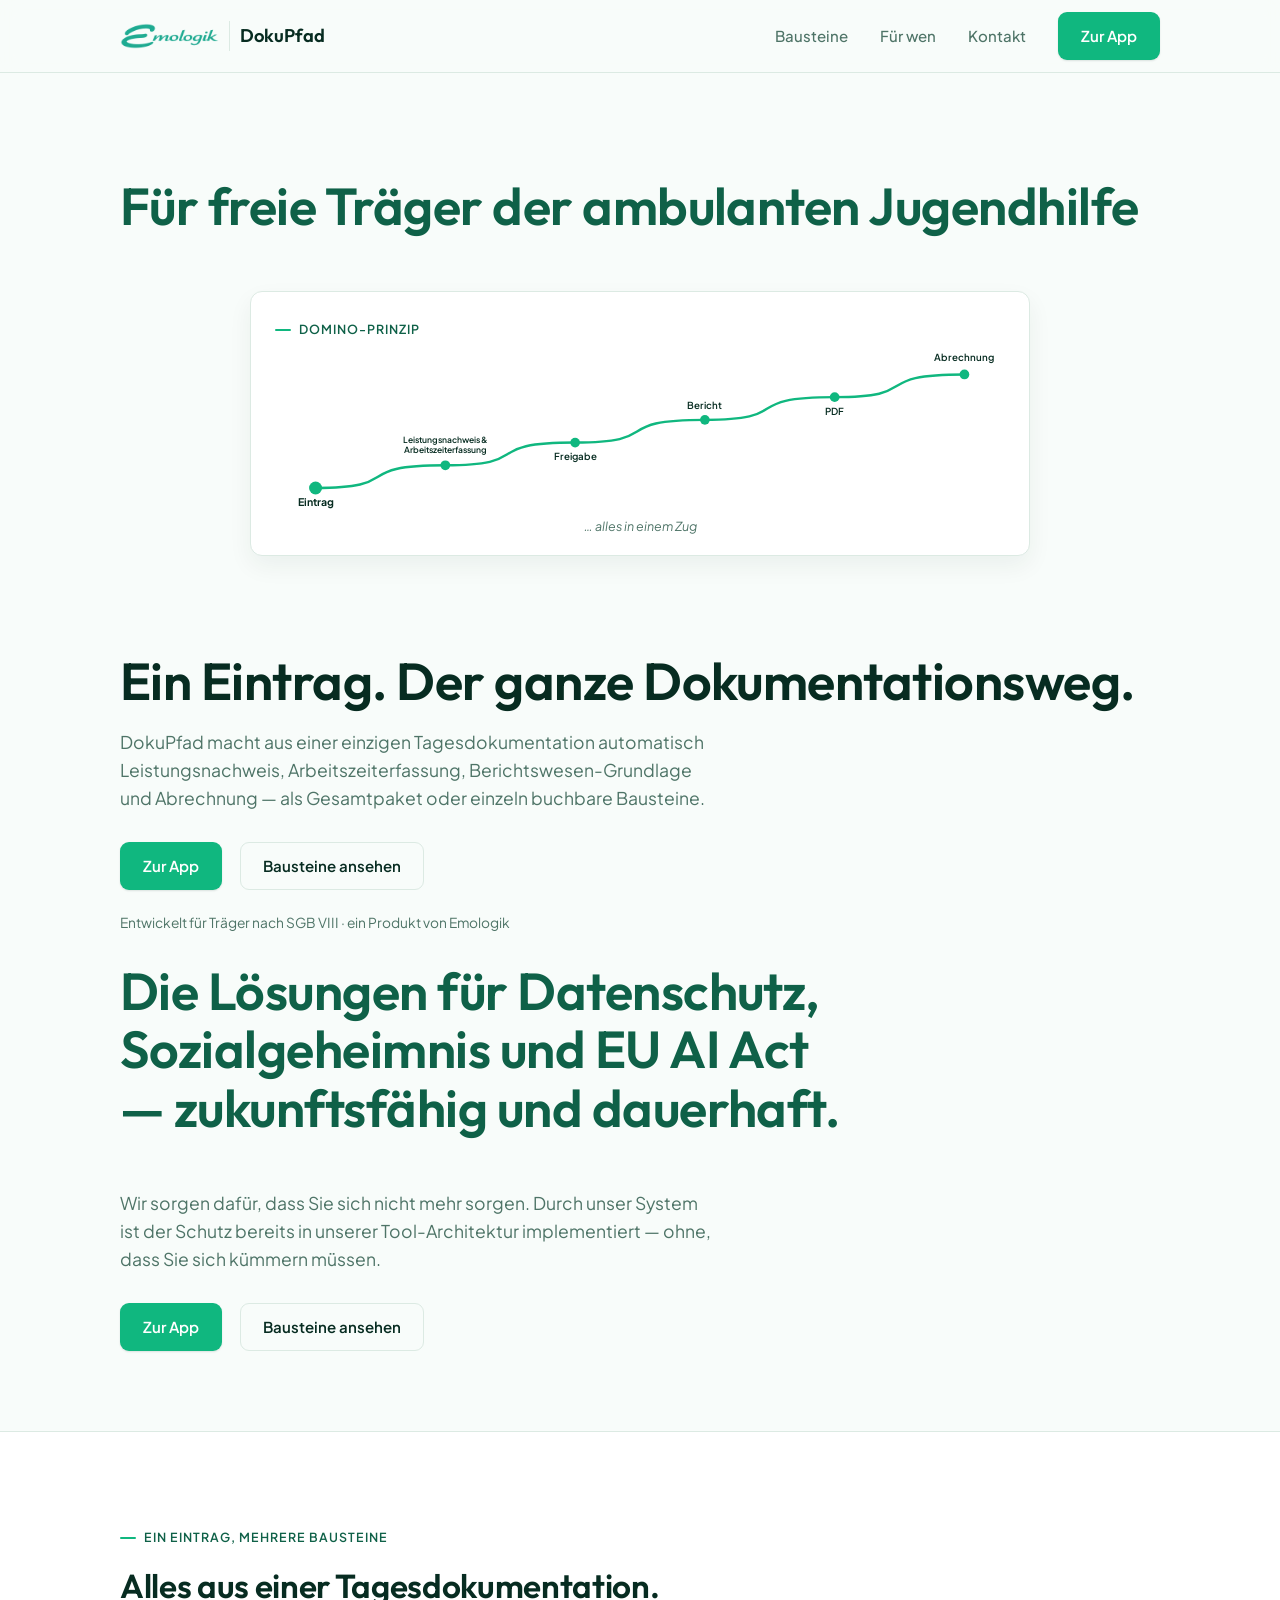
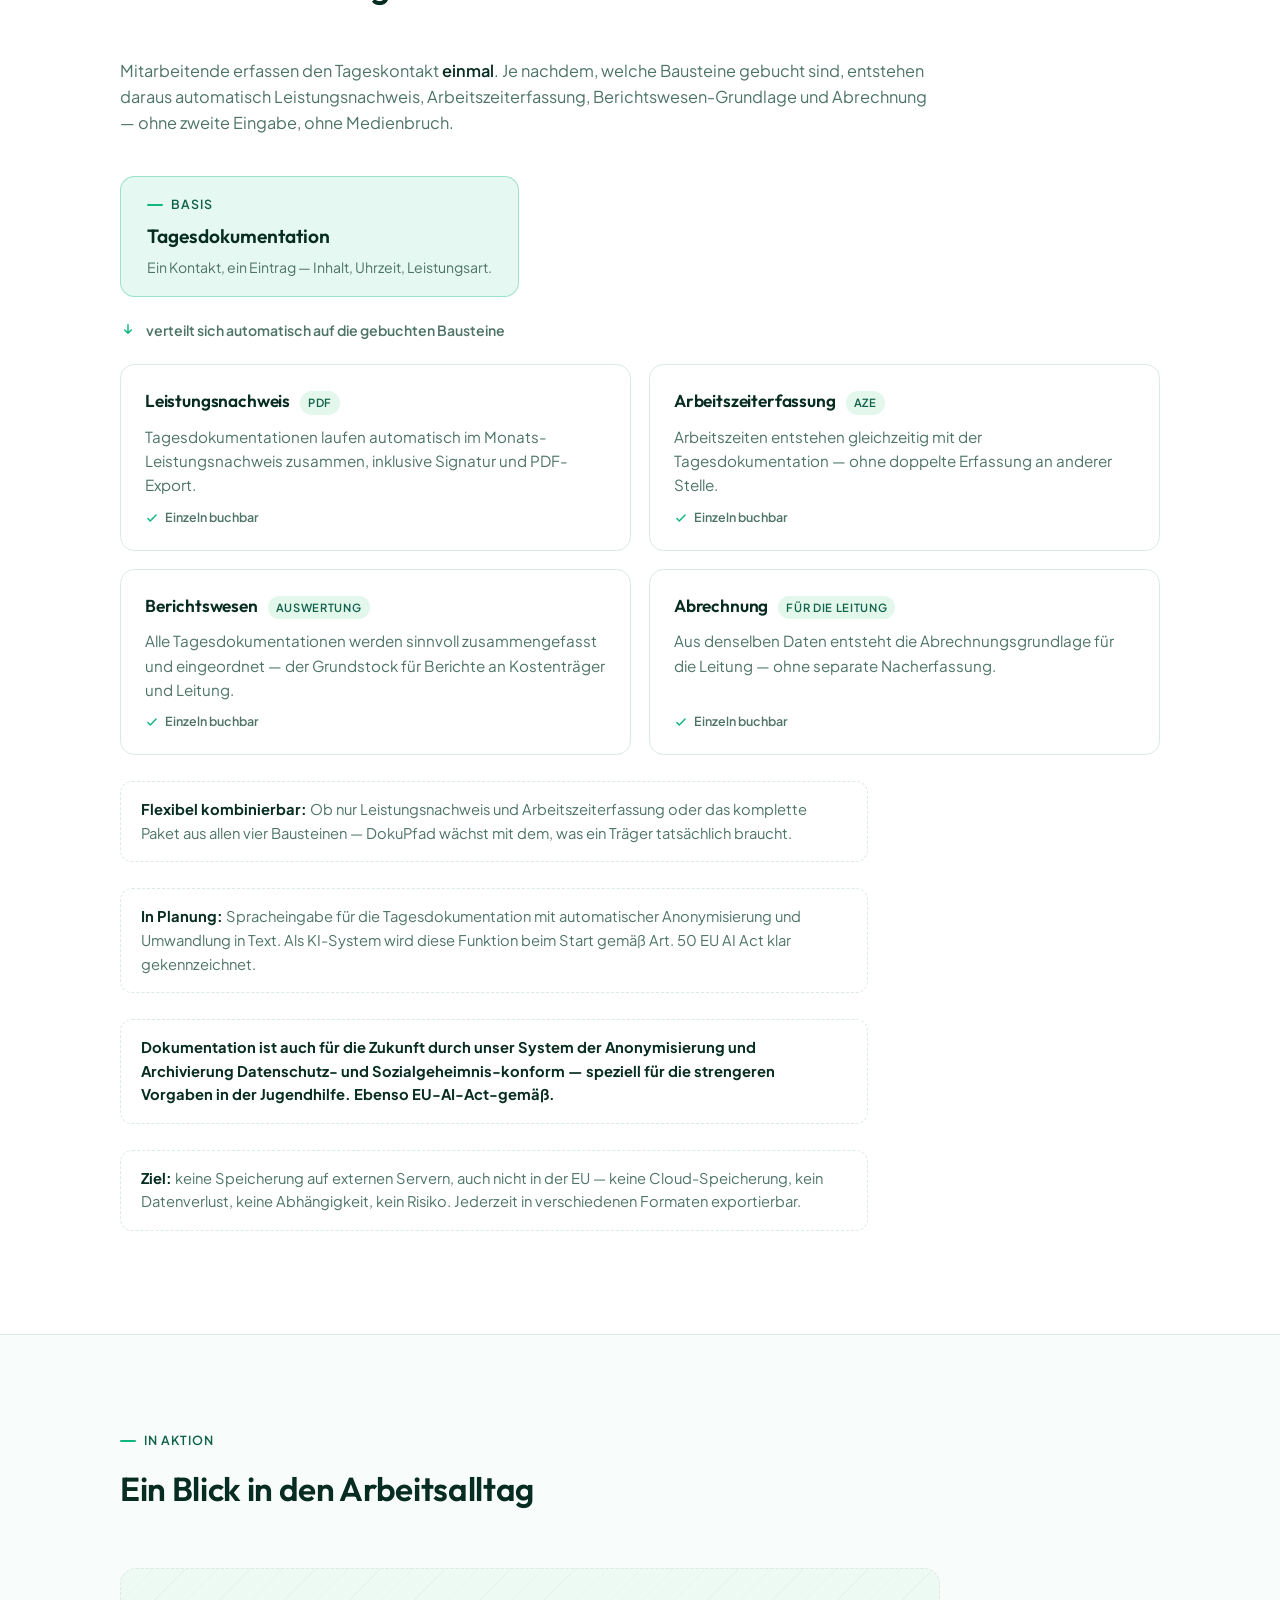
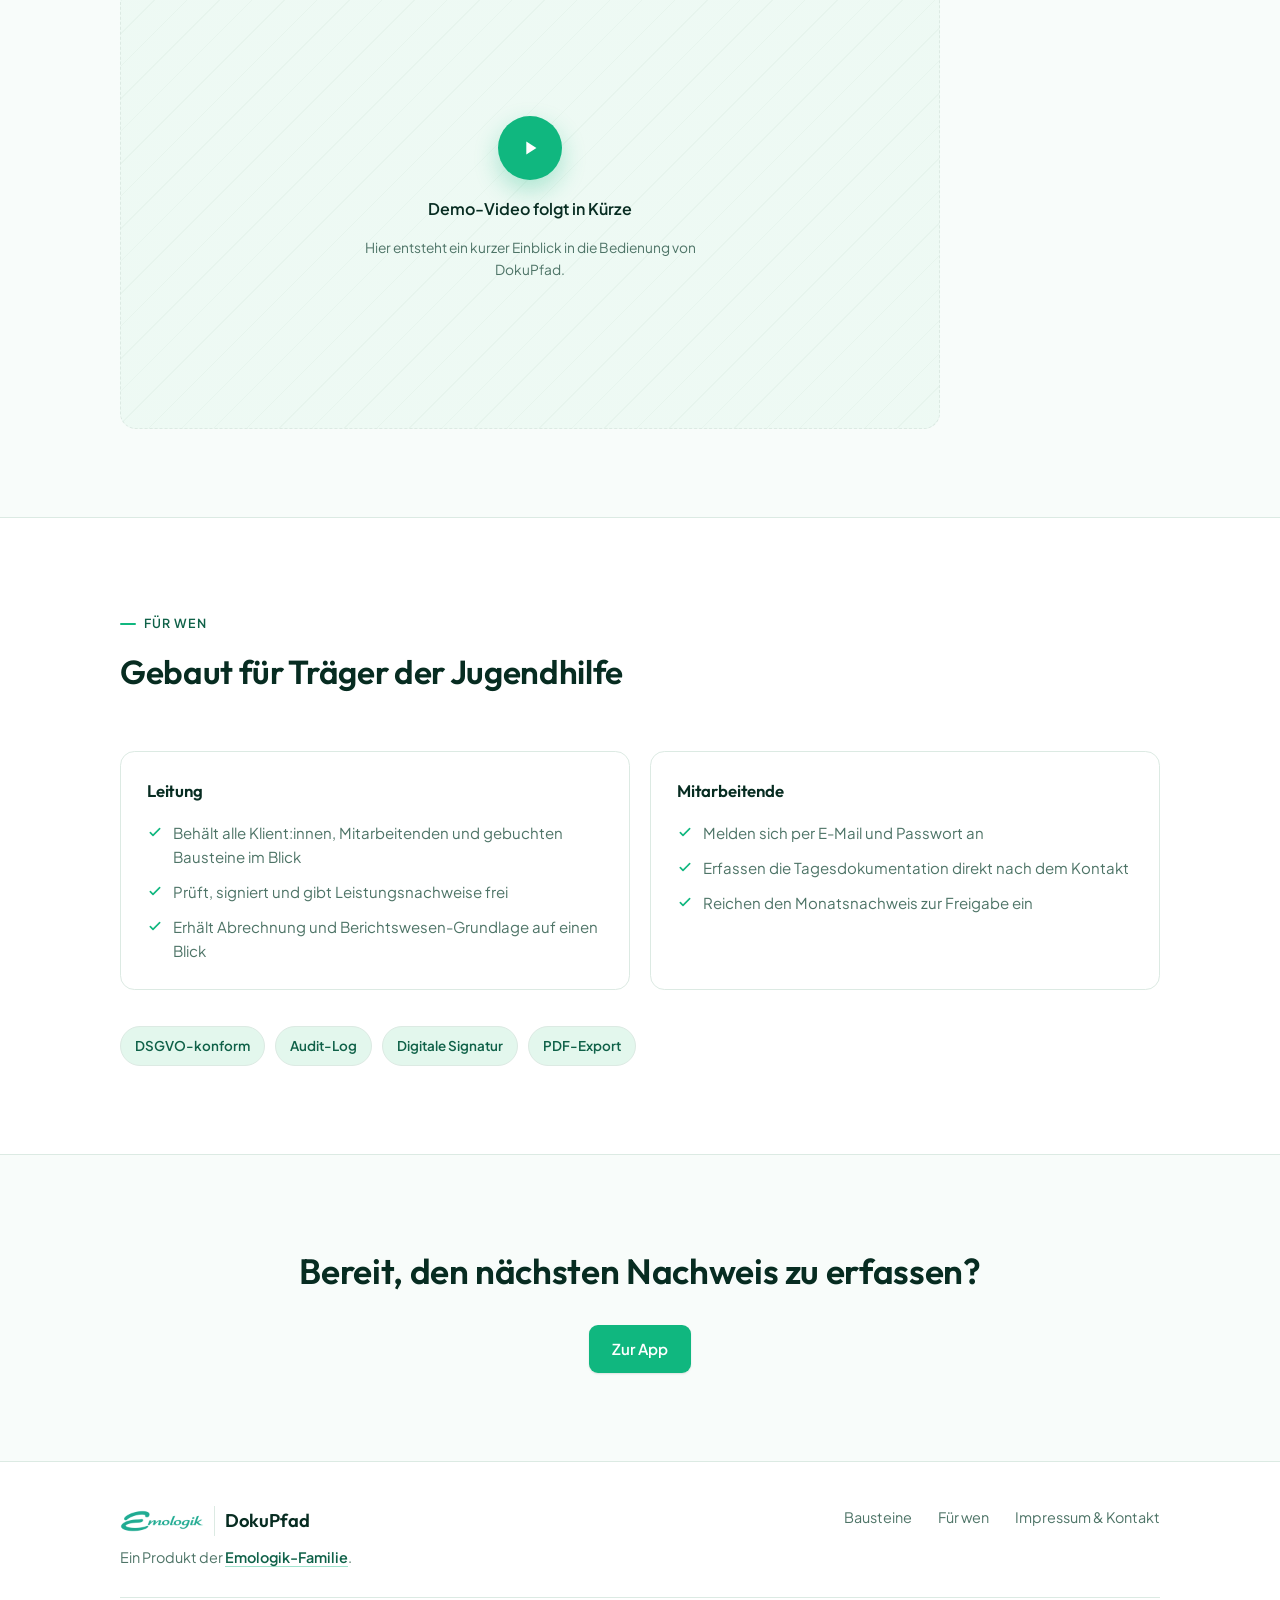
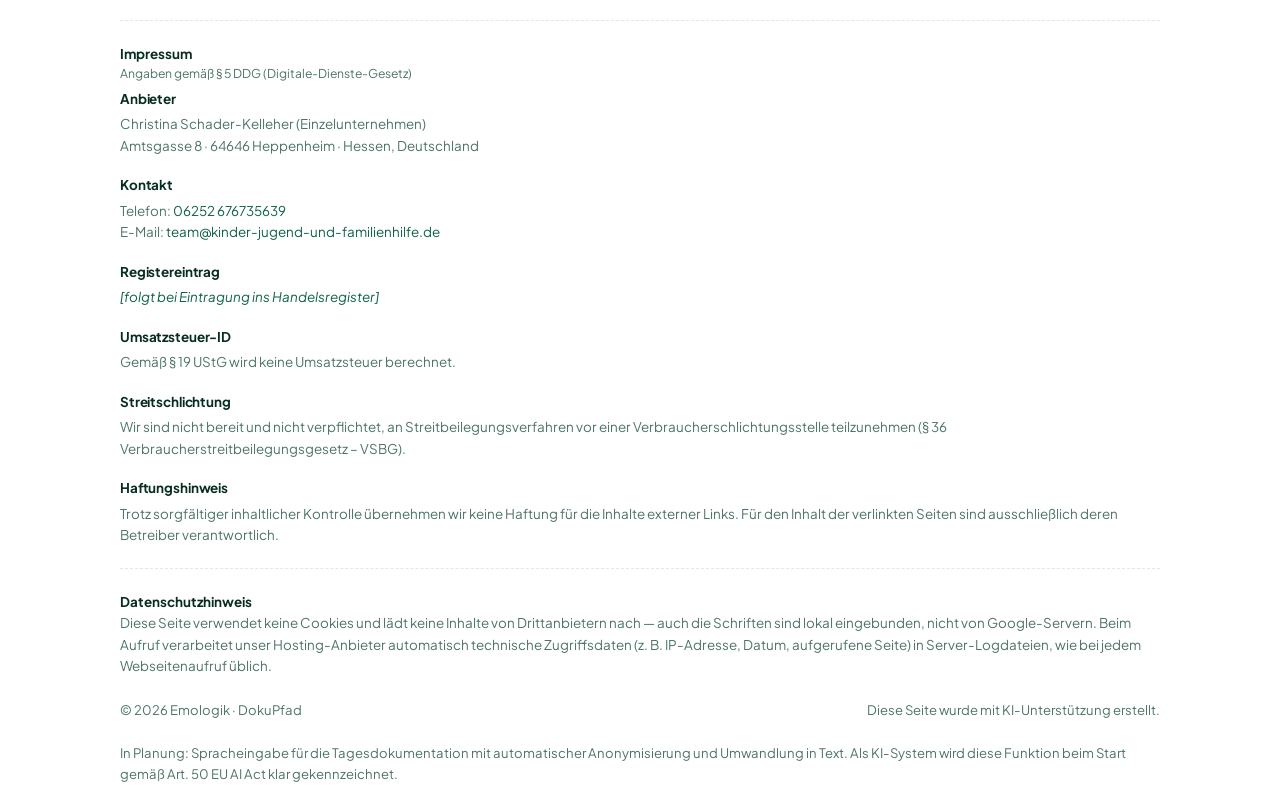
==== index.html @ f9c64dd2 "Repeat the CTA buttons after the compliance block in the hero Gives a second conversion point after " ====
<!DOCTYPE html>
<html lang="de">
<head>
<meta charset="UTF-8">
<meta name="viewport" content="width=device-width, initial-scale=1">
<title>DokuPfad – Leistungsnachweise für die Jugendhilfe</title>
<meta name="description" content="DokuPfad macht aus einer Tagesdokumentation automatisch Leistungsnachweis, Arbeitszeiterfassung, Berichtswesen-Grundlage und Abrechnung – für freie Träger der ambulanten Jugendhilfe, einzeln buchbar oder im Gesamtpaket.">
<meta name="theme-color" content="#16a34a">
<link rel="icon" type="image/svg+xml" href="favicon.svg">
<link rel="apple-touch-icon" href="apple-touch-icon.png">
<meta property="og:type" content="website">
<meta property="og:site_name" content="DokuPfad">
<meta property="og:title" content="DokuPfad – Leistungsnachweise für die Jugendhilfe">
<meta property="og:description" content="Eine Tagesdokumentation, mehrere Bausteine: Leistungsnachweis, Arbeitszeiterfassung, Berichtswesen und Abrechnung – einzeln buchbar oder im Gesamtpaket.">
<meta property="og:url" content="https://dokupfad.de">
<style>
  @font-face {
    font-family: 'Outfit';
    font-style: normal;
    font-weight: 300 700;
    font-display: swap;
    src: url([data-uri]) format('woff2');
  }

  @font-face {
    font-family: 'Plus Jakarta Sans';
    font-style: normal;
    font-weight: 400 700;
    font-display: swap;
    src: url([data-uri]) format('woff2');
  }

  @font-face {
    font-family: 'Plus Jakarta Sans';
    font-style: italic;
    font-weight: 400;
    font-display: swap;
    src: url([data-uri]) format('woff2');
  }

  :root {
    --bg: 150 40% 98%;
    --surface: 0 0% 100%;
    --surface-muted: 151 55% 93%;
    --fg: 162 73% 10%;
    --fg-muted: 160 20% 38%;
    --border: 150 25% 89%;
    --primary: 160 84% 39%;
    --primary-deep: 162 73% 22%;
    --primary-fg: 0 0% 100%;
    --shadow: 162 73% 10%;
  }

  @media (prefers-color-scheme: dark) {
    :root:not([data-theme="light"]) {
      --bg: 162 73% 7%;
      --surface: 162 73% 10%;
      --surface-muted: 162 60% 15%;
      --fg: 150 40% 95%;
      --fg-muted: 150 25% 68%;
      --border: 162 60% 18%;
      --primary: 160 84% 45%;
      --primary-deep: 151 71% 78%;
      --primary-fg: 162 73% 8%;
      --shadow: 0 0% 0%;
    }
  }

  :root[data-theme="dark"] {
    --bg: 162 73% 7%;
    --surface: 162 73% 10%;
    --surface-muted: 162 60% 15%;
    --fg: 150 40% 95%;
    --fg-muted: 150 25% 68%;
    --border: 162 60% 18%;
    --primary: 160 84% 45%;
    --primary-deep: 151 71% 78%;
    --primary-fg: 162 73% 8%;
    --shadow: 0 0% 0%;
  }

  * { box-sizing: border-box; }

  body {
    margin: 0;
    background: hsl(var(--bg));
    color: hsl(var(--fg));
    font-family: 'Plus Jakarta Sans', sans-serif;
    line-height: 1.6;
    -webkit-font-smoothing: antialiased;
  }

  h1, h2, h3 {
    font-family: 'Outfit', sans-serif;
    font-weight: 600;
    letter-spacing: -0.01em;
    text-wrap: balance;
    margin: 0;
  }

  a { color: inherit; }

  .wrap {
    max-width: 1120px;
    margin: 0 auto;
    padding: 0 clamp(20px, 5vw, 40px);
  }

  .eyebrow {
    display: inline-flex;
    align-items: center;
    gap: 8px;
    font-size: 0.78rem;
    font-weight: 600;
    letter-spacing: 0.08em;
    text-transform: uppercase;
    color: hsl(var(--primary-deep));
  }

  .eyebrow::before {
    content: "";
    width: 16px;
    height: 2px;
    background: hsl(var(--primary));
    border-radius: 2px;
  }

  /* ---------- Header ---------- */

  header {
    position: sticky;
    top: 0;
    z-index: 20;
    background: hsl(var(--bg) / 0.85);
    backdrop-filter: blur(10px);
    border-bottom: 1px solid hsl(var(--border));
  }

  .nav {
    display: flex;
    align-items: center;
    justify-content: space-between;
    height: 72px;
  }

  .brand {
    display: flex;
    align-items: center;
    gap: 10px;
    font-family: 'Outfit', sans-serif;
    font-weight: 600;
    font-size: 1.15rem;
    text-decoration: none;
  }

  .brand svg { display: block; }

  .brand-mark {
    display: block;
    height: 26px;
    width: auto;
  }

  .brand-mark-sm { height: 22px; }

  .brand-word {
    padding-left: 10px;
    border-left: 1.5px solid hsl(var(--border));
  }

  .nav-links {
    display: flex;
    align-items: center;
    gap: 32px;
  }

  .nav-links a:not(.btn) {
    text-decoration: none;
    font-size: 0.94rem;
    font-weight: 500;
    color: hsl(var(--fg-muted));
    transition: color 0.15s ease;
  }

  .nav-links a:not(.btn):hover { color: hsl(var(--fg)); }

  .nav-toggle {
    display: none;
    background: none;
    border: none;
    padding: 8px;
    cursor: pointer;
    color: hsl(var(--fg));
  }

  .btn {
    display: inline-flex;
    align-items: center;
    justify-content: center;
    gap: 8px;
    padding: 11px 22px;
    border-radius: 0.5625rem;
    font-size: 0.94rem;
    font-weight: 600;
    text-decoration: none;
    border: 1px solid transparent;
    cursor: pointer;
    transition: transform 0.12s ease, box-shadow 0.12s ease, background 0.15s ease;
    font-family: inherit;
  }

  .btn:focus-visible {
    outline: 2px solid hsl(var(--primary));
    outline-offset: 2px;
  }

  .btn-primary {
    background: hsl(var(--primary));
    color: hsl(var(--primary-fg));
    box-shadow: 0 1px 2px hsl(var(--shadow) / 0.12);
  }

  .btn-primary:hover { transform: translateY(-1px); box-shadow: 0 6px 16px hsl(var(--primary) / 0.28); }

  .btn-ghost {
    background: transparent;
    border-color: hsl(var(--border));
    color: hsl(var(--fg));
  }

  .btn-ghost:hover { background: hsl(var(--surface-muted)); }

  /* ---------- Hero ---------- */

  .hero {
    padding: clamp(56px, 9vw, 104px) 0 clamp(48px, 7vw, 80px);
  }

  .hero h1 {
    font-size: clamp(2.1rem, 4.2vw, 3.25rem);
    line-height: 1.12;
    margin-top: 14px;
  }

  .hero-eyebrow-lead {
    display: block;
    font-family: 'Outfit', sans-serif;
    font-weight: 600;
    font-size: clamp(2.1rem, 4.2vw, 3.25rem);
    line-height: 1.12;
    letter-spacing: -0.01em;
    color: hsl(var(--primary-deep));
    text-wrap: balance;
  }

  .hero p.lede {
    font-size: 1.1rem;
    color: hsl(var(--fg-muted));
    max-width: 46ch;
    margin-top: 18px;
  }

  .hero-ctas {
    display: flex;
    align-items: center;
    gap: 18px;
    margin-top: 30px;
    flex-wrap: wrap;
  }

  .hero-note {
    margin-top: 22px;
    font-size: 0.86rem;
    color: hsl(var(--fg-muted));
  }

  .path-showcase {
    width: 75%;
    margin: clamp(32px, 5vw, 56px) auto clamp(56px, 8vw, 96px);
  }

  .path-card {
    background: hsl(var(--surface));
    border: 1px solid hsl(var(--border));
    border-radius: 0.75rem;
    padding: 20px 24px 18px;
    box-shadow: 0 10px 24px hsl(var(--shadow) / 0.06);
  }

  .path-card .eyebrow { margin-bottom: 2px; }

  .path-card svg { display: block; width: 100%; height: auto; }

  .path-caption {
    margin: 4px 0 0;
    text-align: center;
    font-size: 0.78rem;
    color: hsl(var(--fg-muted));
    font-style: italic;
  }

  /* ---------- Sections ---------- */

  section { padding: clamp(48px, 7vw, 88px) 0; }

  .section-head { max-width: 56ch; margin-bottom: clamp(32px, 5vw, 52px); }

  .section-head h2 { font-size: clamp(1.6rem, 2.6vw, 2.1rem); margin-top: 12px; }

  .section-alt { background: hsl(var(--surface)); border-top: 1px solid hsl(var(--border)); border-bottom: 1px solid hsl(var(--border)); }

  /* ---------- Prinzip + Bausteine ---------- */

  .principle-intro {
    max-width: 68ch;
    color: hsl(var(--fg-muted));
    font-size: 1.02rem;
    margin: -8px 0 40px;
  }

  .principle-intro strong { color: hsl(var(--fg)); font-weight: 600; }

  .hub-card {
    display: inline-flex;
    flex-direction: column;
    gap: 4px;
    background: hsl(var(--primary) / 0.1);
    border: 1px solid hsl(var(--primary) / 0.35);
    border-radius: 0.9rem;
    padding: 18px 26px;
  }

  .hub-card .eyebrow { margin-bottom: 2px; }

  .hub-card strong {
    font-family: 'Outfit', sans-serif;
    font-size: 1.2rem;
    font-weight: 600;
  }

  .hub-card span.hub-note {
    font-size: 0.88rem;
    color: hsl(var(--fg-muted));
  }

  .fan-note {
    display: flex;
    align-items: center;
    gap: 10px;
    margin: 22px 0;
    color: hsl(var(--fg-muted));
    font-size: 0.88rem;
    font-weight: 600;
  }

  .fan-note svg { flex-shrink: 0; color: hsl(var(--primary)); }

  .modules-grid {
    display: grid;
    grid-template-columns: repeat(2, minmax(0, 1fr));
    gap: 18px;
  }

  .module-card {
    background: hsl(var(--surface));
    border: 1px solid hsl(var(--border));
    border-radius: 0.9rem;
    padding: 22px 24px;
    display: flex;
    flex-direction: column;
    gap: 10px;
  }

  .module-card h3 {
    font-size: 1.08rem;
    display: flex;
    align-items: baseline;
    gap: 10px;
    flex-wrap: wrap;
  }

  .module-tag {
    font-family: 'Plus Jakarta Sans', sans-serif;
    font-weight: 600;
    font-size: 0.7rem;
    letter-spacing: 0.06em;
    text-transform: uppercase;
    color: hsl(var(--primary-deep));
    background: hsl(var(--surface-muted));
    padding: 3px 8px;
    border-radius: 999px;
  }

  .module-card p {
    margin: 0;
    color: hsl(var(--fg-muted));
    font-size: 0.95rem;
    flex-grow: 1;
  }

  .module-badge {
    align-self: flex-start;
    font-size: 0.78rem;
    font-weight: 600;
    color: hsl(var(--fg-muted));
    display: inline-flex;
    align-items: center;
    gap: 6px;
  }

  .module-badge svg { color: hsl(var(--primary)); flex-shrink: 0; }

  .package-note {
    margin-top: 26px;
    padding: 16px 20px;
    border: 1px dashed hsl(var(--border));
    border-radius: 0.75rem;
    font-size: 0.92rem;
    color: hsl(var(--fg-muted));
    max-width: 68ch;
  }

  .package-note strong { color: hsl(var(--fg)); }

  @media (max-width: 640px) {
    .modules-grid { grid-template-columns: 1fr; }
  }

  /* ---------- Demo ---------- */

  .demo-frame {
    aspect-ratio: 16 / 9;
    border-radius: 1rem;
    border: 1.5px dashed hsl(var(--border));
    background:
      linear-gradient(hsl(var(--surface-muted) / 0.5), hsl(var(--surface-muted) / 0.5)),
      repeating-linear-gradient(135deg, transparent 0 22px, hsl(var(--border) / 0.5) 22px 23px);
    display: flex;
    flex-direction: column;
    align-items: center;
    justify-content: center;
    gap: 16px;
    max-width: 820px;
  }

  .demo-play {
    width: 64px;
    height: 64px;
    border-radius: 50%;
    background: hsl(var(--primary));
    color: hsl(var(--primary-fg));
    display: flex;
    align-items: center;
    justify-content: center;
    box-shadow: 0 10px 24px hsl(var(--primary) / 0.3);
  }

  .demo-frame .demo-label {
    font-weight: 600;
    font-size: 1rem;
  }

  .demo-frame .demo-sub {
    font-size: 0.86rem;
    color: hsl(var(--fg-muted));
    text-align: center;
    max-width: 34ch;
  }

  /* ---------- Fuer wen ---------- */

  .roles {
    display: grid;
    grid-template-columns: repeat(2, minmax(0, 1fr));
    gap: 20px;
  }

  .role-card {
    background: hsl(var(--surface));
    border: 1px solid hsl(var(--border));
    border-radius: 0.9rem;
    padding: 26px;
  }

  .role-card h3 { font-size: 1.05rem; }

  .role-card ul {
    list-style: none;
    margin: 16px 0 0;
    padding: 0;
    display: flex;
    flex-direction: column;
    gap: 11px;
  }

  .role-card li {
    display: flex;
    gap: 10px;
    font-size: 0.94rem;
    color: hsl(var(--fg-muted));
  }

  .role-card li svg { flex-shrink: 0; margin-top: 3px; color: hsl(var(--primary)); }

  .badges {
    display: flex;
    flex-wrap: wrap;
    gap: 10px;
    margin-top: 36px;
  }

  .badge {
    display: inline-flex;
    align-items: center;
    gap: 7px;
    padding: 8px 14px;
    border-radius: 999px;
    background: hsl(var(--surface-muted));
    border: 1px solid hsl(var(--border));
    font-size: 0.84rem;
    font-weight: 600;
    color: hsl(var(--primary-deep));
  }

  /* ---------- CTA ---------- */

  .cta-section { text-align: center; }
  .cta-section h2 { font-size: clamp(1.6rem, 3vw, 2.2rem); max-width: 30ch; margin: 0 auto; }
  .cta-section .hero-ctas { justify-content: center; margin-top: 26px; }

  /* ---------- Footer ---------- */

  footer {
    border-top: 1px solid hsl(var(--border));
    padding: 44px 0 28px;
    background: hsl(var(--surface));
  }

  .footer-top {
    display: flex;
    justify-content: space-between;
    align-items: flex-start;
    gap: 24px;
    flex-wrap: wrap;
    padding-bottom: 28px;
    border-bottom: 1px solid hsl(var(--border));
  }

  .footer-brand p {
    margin: 10px 0 0;
    font-size: 0.9rem;
    color: hsl(var(--fg-muted));
  }

  .footer-brand a.family {
    color: hsl(var(--primary-deep));
    font-weight: 600;
    text-decoration: none;
    border-bottom: 1px solid hsl(var(--primary) / 0.4);
  }

  .footer-nav {
    display: flex;
    gap: 26px;
    flex-wrap: wrap;
  }

  .footer-nav a {
    text-decoration: none;
    font-size: 0.9rem;
    color: hsl(var(--fg-muted));
  }

  .footer-nav a:hover { color: hsl(var(--fg)); }

  .footer-bottom {
    display: flex;
    justify-content: space-between;
    align-items: baseline;
    flex-wrap: wrap;
    gap: 10px;
    padding-top: 22px;
    font-size: 0.82rem;
    color: hsl(var(--fg-muted));
  }

  .legal-block {
    margin-top: 22px;
    padding-top: 22px;
    border-top: 1px dashed hsl(var(--border));
    font-size: 0.84rem;
    color: hsl(var(--fg-muted));
  }

  .legal-block strong { color: hsl(var(--fg)); }
  .legal-block a { color: hsl(var(--primary-deep)); text-decoration: none; }
  .legal-block a:hover { text-decoration: underline; }
  .legal-block h3 {
    font-family: 'Plus Jakarta Sans', sans-serif;
    font-size: 0.84rem;
    font-weight: 700;
    color: hsl(var(--fg));
    margin: 18px 0 4px;
  }
  .legal-block h3:first-of-type { margin-top: 4px; }
  .legal-block p { margin: 0 0 4px; }
  .legal-block .legal-todo { color: hsl(var(--primary-deep)); font-style: italic; }
  .legal-eyebrow {
    display: block;
    font-size: 0.76rem;
    color: hsl(var(--fg-muted));
    margin-bottom: 2px;
  }

  @media (max-width: 860px) {
    .roles { grid-template-columns: 1fr; }
  }

  @media (max-width: 700px) {
    .path-showcase { width: 100%; }
  }

  @media (max-width: 720px) {
    .nav-links { display: none; }
    .nav-links.open {
      display: flex;
      position: absolute;
      top: 72px;
      left: 0;
      right: 0;
      background: hsl(var(--bg));
      border-bottom: 1px solid hsl(var(--border));
      flex-direction: column;
      align-items: flex-start;
      padding: 20px clamp(20px, 5vw, 40px) 28px;
      gap: 18px;
    }
    .nav-toggle { display: block; }
    .footer-top { flex-direction: column; }
  }

  @media (prefers-reduced-motion: reduce) {
    * { transition: none !important; animation: none !important; }
  }
</style>
</head>
<body>

<header>
  <div class="wrap nav">
    <a class="brand" href="#top">
      <img src="[data-uri]" alt="" class="brand-mark" />
      <span class="brand-word">DokuPfad</span>
    </a>
    <nav class="nav-links" id="navLinks">
      <a href="#bausteine">Bausteine</a>
      <a href="#fuer-wen">Für wen</a>
      <a href="#kontakt">Kontakt</a>
      <a class="btn btn-primary" href="#">Zur App</a>
    </nav>
    <button class="nav-toggle" id="navToggle" aria-label="Menü öffnen" aria-expanded="false" aria-controls="navLinks">
      <svg width="22" height="22" viewBox="0 0 24 24" fill="none"><path d="M3 6h18M3 12h18M3 18h18" stroke="currentColor" stroke-width="2" stroke-linecap="round"/></svg>
    </button>
  </div>
</header>

<main id="top">

  <section class="hero">
    <div class="wrap">
      <span class="hero-eyebrow-lead">Für freie Träger der ambulanten Jugendhilfe</span>

      <div class="path-showcase">
        <div class="path-card" aria-hidden="true">
          <span class="eyebrow">Domino-Prinzip</span>
          <svg viewBox="0 0 900 210" width="100%">
            <path d="M50,180 C162,180 90,152 210,152 C322,152 250,124 370,124 C482,124 410,96 530,96 C642,96 570,68 690,68 C802,68 730,40 850,40"
                  fill="none" stroke="hsl(var(--primary))" stroke-width="3" stroke-linecap="round" stroke-linejoin="round"/>
            <circle cx="50" cy="180" r="8" fill="hsl(var(--primary))"/>
            <circle cx="210" cy="152" r="6" fill="hsl(var(--primary))"/>
            <circle cx="370" cy="124" r="6" fill="hsl(var(--primary))"/>
            <circle cx="530" cy="96" r="6" fill="hsl(var(--primary))"/>
            <circle cx="690" cy="68" r="6" fill="hsl(var(--primary))"/>
            <circle cx="850" cy="40" r="6" fill="hsl(var(--primary))"/>
            <text x="50" y="202" text-anchor="middle" font-family="Plus Jakarta Sans, sans-serif" font-size="13" font-weight="700" fill="hsl(var(--fg))">Eintrag</text>
            <text x="210" y="124" text-anchor="middle" font-family="Plus Jakarta Sans, sans-serif" font-size="10.5" font-weight="600" fill="hsl(var(--fg))">Leistungsnachweis &amp;</text>
            <text x="210" y="137" text-anchor="middle" font-family="Plus Jakarta Sans, sans-serif" font-size="10.5" font-weight="600" fill="hsl(var(--fg))">Arbeitszeiterfassung</text>
            <text x="370" y="146" text-anchor="middle" font-family="Plus Jakarta Sans, sans-serif" font-size="12" font-weight="600" fill="hsl(var(--fg))">Freigabe</text>
            <text x="530" y="82" text-anchor="middle" font-family="Plus Jakarta Sans, sans-serif" font-size="12" font-weight="600" fill="hsl(var(--fg))">Bericht</text>
            <text x="690" y="90" text-anchor="middle" font-family="Plus Jakarta Sans, sans-serif" font-size="12" font-weight="600" fill="hsl(var(--fg))">PDF</text>
            <text x="850" y="24" text-anchor="middle" font-family="Plus Jakarta Sans, sans-serif" font-size="12" font-weight="600" fill="hsl(var(--fg))">Abrechnung</text>
          </svg>
          <p class="path-caption">… alles in einem Zug</p>
        </div>
      </div>

      <h1>Ein Eintrag. Der ganze Dokumentationsweg.</h1>
      <p class="lede">DokuPfad macht aus einer einzigen Tagesdokumentation automatisch Leistungsnachweis, Arbeitszeiterfassung, Berichtswesen-Grundlage und Abrechnung — als Gesamtpaket oder einzeln buchbare Bausteine.</p>
      <div class="hero-ctas">
        <a class="btn btn-primary" href="#">Zur App</a>
        <a class="btn btn-ghost" href="#bausteine">Bausteine ansehen</a>
      </div>
      <p class="hero-note">Entwickelt für Träger nach SGB&nbsp;VIII · ein Produkt von Emologik</p>
      <p class="hero-eyebrow-lead" style="margin-top: 28px;">Die Lösungen für Datenschutz, Sozialgeheimnis und EU AI Act — zukunftsfähig und dauerhaft.</p>
      <p class="lede">Wir sorgen dafür, dass Sie sich nicht mehr sorgen. Durch unser System ist der Schutz bereits in unserer Tool-Architektur implementiert — ohne, dass Sie sich kümmern müssen.</p>
      <div class="hero-ctas">
        <a class="btn btn-primary" href="#">Zur App</a>
        <a class="btn btn-ghost" href="#bausteine">Bausteine ansehen</a>
      </div>
    </div>
  </section>

  <section class="section-alt" id="bausteine">
    <div class="wrap">
      <div class="section-head">
        <span class="eyebrow">Ein Eintrag, mehrere Bausteine</span>
        <h2>Alles aus einer Tagesdokumentation.</h2>
      </div>
      <p class="principle-intro">Mitarbeitende erfassen den Tageskontakt <strong>einmal</strong>. Je nachdem, welche Bausteine gebucht sind, entstehen daraus automatisch Leistungsnachweis, Arbeitszeiterfassung, Berichtswesen-Grundlage und Abrechnung — ohne zweite Eingabe, ohne Medienbruch.</p>

      <div class="hub-card">
        <span class="eyebrow">Basis</span>
        <strong>Tagesdokumentation</strong>
        <span class="hub-note">Ein Kontakt, ein Eintrag — Inhalt, Uhrzeit, Leistungsart.</span>
      </div>

      <div class="fan-note">
        <svg width="16" height="16" viewBox="0 0 24 24" fill="none"><path d="M12 4v13m0 0l-5-5m5 5l5-5" stroke="currentColor" stroke-width="2.2" stroke-linecap="round" stroke-linejoin="round"/></svg>
        verteilt sich automatisch auf die gebuchten Bausteine
      </div>

      <div class="modules-grid">
        <div class="module-card">
          <h3>Leistungsnachweis <span class="module-tag">PDF</span></h3>
          <p>Tagesdokumentationen laufen automatisch im Monats-Leistungsnachweis zusammen, inklusive Signatur und PDF-Export.</p>
          <span class="module-badge"><svg width="14" height="14" viewBox="0 0 24 24" fill="none"><path d="M5 13l4 4L19 7" stroke="currentColor" stroke-width="2.6" stroke-linecap="round" stroke-linejoin="round"/></svg>Einzeln buchbar</span>
        </div>
        <div class="module-card">
          <h3>Arbeitszeiterfassung <span class="module-tag">AZE</span></h3>
          <p>Arbeitszeiten entstehen gleichzeitig mit der Tagesdokumentation — ohne doppelte Erfassung an anderer Stelle.</p>
          <span class="module-badge"><svg width="14" height="14" viewBox="0 0 24 24" fill="none"><path d="M5 13l4 4L19 7" stroke="currentColor" stroke-width="2.6" stroke-linecap="round" stroke-linejoin="round"/></svg>Einzeln buchbar</span>
        </div>
        <div class="module-card">
          <h3>Berichtswesen <span class="module-tag">Auswertung</span></h3>
          <p>Alle Tagesdokumentationen werden sinnvoll zusammengefasst und eingeordnet — der Grundstock für Berichte an Kostenträger und Leitung.</p>
          <span class="module-badge"><svg width="14" height="14" viewBox="0 0 24 24" fill="none"><path d="M5 13l4 4L19 7" stroke="currentColor" stroke-width="2.6" stroke-linecap="round" stroke-linejoin="round"/></svg>Einzeln buchbar</span>
        </div>
        <div class="module-card">
          <h3>Abrechnung <span class="module-tag">Für die Leitung</span></h3>
          <p>Aus denselben Daten entsteht die Abrechnungsgrundlage für die Leitung — ohne separate Nacherfassung.</p>
          <span class="module-badge"><svg width="14" height="14" viewBox="0 0 24 24" fill="none"><path d="M5 13l4 4L19 7" stroke="currentColor" stroke-width="2.6" stroke-linecap="round" stroke-linejoin="round"/></svg>Einzeln buchbar</span>
        </div>
      </div>

      <p class="package-note"><strong>Flexibel kombinierbar:</strong> Ob nur Leistungsnachweis und Arbeitszeiterfassung oder das komplette Paket aus allen vier Bausteinen — DokuPfad wächst mit dem, was ein Träger tatsächlich braucht.</p>

      <p class="package-note"><strong>In Planung:</strong> Spracheingabe für die Tagesdokumentation mit automatischer Anonymisierung und Umwandlung in Text. Als KI-System wird diese Funktion beim Start gemäß Art. 50 EU AI Act klar gekennzeichnet.</p>

      <p class="package-note"><strong>Dokumentation ist auch für die Zukunft durch unser System der Anonymisierung und Archivierung Datenschutz- und Sozialgeheimnis-konform — speziell für die strengeren Vorgaben in der Jugendhilfe. Ebenso EU-AI-Act-gemäß.</strong></p>

      <p class="package-note"><strong>Ziel:</strong> keine Speicherung auf externen Servern, auch nicht in der EU — keine Cloud-Speicherung, kein Datenverlust, keine Abhängigkeit, kein Risiko. Jederzeit in verschiedenen Formaten exportierbar.</p>
    </div>
  </section>

  <section id="demo">
    <div class="wrap">
      <div class="section-head">
        <span class="eyebrow">In Aktion</span>
        <h2>Ein Blick in den Arbeitsalltag</h2>
      </div>
      <div class="demo-frame">
        <div class="demo-play">
          <svg width="22" height="22" viewBox="0 0 24 24" fill="currentColor"><path d="M8 5v14l11-7z"/></svg>
        </div>
        <div class="demo-label">Demo-Video folgt in Kürze</div>
        <div class="demo-sub">Hier entsteht ein kurzer Einblick in die Bedienung von DokuPfad.</div>
      </div>
    </div>
  </section>

  <section class="section-alt" id="fuer-wen">
    <div class="wrap">
      <div class="section-head">
        <span class="eyebrow">Für wen</span>
        <h2>Gebaut für Träger der Jugendhilfe</h2>
      </div>
      <div class="roles">
        <div class="role-card">
          <h3>Leitung</h3>
          <ul>
            <li><svg width="16" height="16" viewBox="0 0 24 24" fill="none"><path d="M5 13l4 4L19 7" stroke="currentColor" stroke-width="2.4" stroke-linecap="round" stroke-linejoin="round"/></svg> Behält alle Klient:innen, Mitarbeitenden und gebuchten Bausteine im Blick</li>
            <li><svg width="16" height="16" viewBox="0 0 24 24" fill="none"><path d="M5 13l4 4L19 7" stroke="currentColor" stroke-width="2.4" stroke-linecap="round" stroke-linejoin="round"/></svg> Prüft, signiert und gibt Leistungsnachweise frei</li>
            <li><svg width="16" height="16" viewBox="0 0 24 24" fill="none"><path d="M5 13l4 4L19 7" stroke="currentColor" stroke-width="2.4" stroke-linecap="round" stroke-linejoin="round"/></svg> Erhält Abrechnung und Berichtswesen-Grundlage auf einen Blick</li>
          </ul>
        </div>
        <div class="role-card">
          <h3>Mitarbeitende</h3>
          <ul>
            <li><svg width="16" height="16" viewBox="0 0 24 24" fill="none"><path d="M5 13l4 4L19 7" stroke="currentColor" stroke-width="2.4" stroke-linecap="round" stroke-linejoin="round"/></svg> Melden sich per E-Mail und Passwort an</li>
            <li><svg width="16" height="16" viewBox="0 0 24 24" fill="none"><path d="M5 13l4 4L19 7" stroke="currentColor" stroke-width="2.4" stroke-linecap="round" stroke-linejoin="round"/></svg> Erfassen die Tagesdokumentation direkt nach dem Kontakt</li>
            <li><svg width="16" height="16" viewBox="0 0 24 24" fill="none"><path d="M5 13l4 4L19 7" stroke="currentColor" stroke-width="2.4" stroke-linecap="round" stroke-linejoin="round"/></svg> Reichen den Monatsnachweis zur Freigabe ein</li>
          </ul>
        </div>
      </div>
      <div class="badges">
        <span class="badge">DSGVO-konform</span>
        <span class="badge">Audit-Log</span>
        <span class="badge">Digitale Signatur</span>
        <span class="badge">PDF-Export</span>
      </div>
    </div>
  </section>

  <section class="cta-section">
    <div class="wrap">
      <h2>Bereit, den nächsten Nachweis zu erfassen?</h2>
      <div class="hero-ctas">
        <a class="btn btn-primary" href="#">Zur App</a>
      </div>
    </div>
  </section>

</main>

<footer id="kontakt">
  <div class="wrap">
    <div class="footer-top">
      <div class="footer-brand">
        <a class="brand" href="#top">
          <img src="[data-uri]" alt="" class="brand-mark brand-mark-sm" />
          <span class="brand-word">DokuPfad</span>
        </a>
        <p>Ein Produkt der <a class="family" href="https://emologik.de">Emologik-Familie</a>.</p>
      </div>
      <nav class="footer-nav">
        <a href="#bausteine">Bausteine</a>
        <a href="#fuer-wen">Für wen</a>
        <a href="#impressum">Impressum &amp; Kontakt</a>
      </nav>
    </div>
    <div class="legal-block" id="impressum">
      <strong>Impressum</strong>
      <span class="legal-eyebrow">Angaben gemäß § 5 DDG (Digitale-Dienste-Gesetz)</span>

      <h3>Anbieter</h3>
      <p>Christina Schader-Kelleher (Einzelunternehmen)<br>
      Amtsgasse 8 · 64646 Heppenheim · Hessen, Deutschland</p>

      <h3>Kontakt</h3>
      <p>Telefon: <a href="tel:06252676735639">06252 676735639</a><br>
      E-Mail: <a href="mailto:team@kinder-jugend-und-familienhilfe.de">team@kinder-jugend-und-familienhilfe.de</a></p>

      <h3>Registereintrag</h3>
      <p><span class="legal-todo">[folgt bei Eintragung ins Handelsregister]</span></p>

      <h3>Umsatzsteuer-ID</h3>
      <p>Gemäß § 19 UStG wird keine Umsatzsteuer berechnet.</p>

      <h3>Streitschlichtung</h3>
      <p>Wir sind nicht bereit und nicht verpflichtet, an Streitbeilegungsverfahren vor einer Verbraucherschlichtungsstelle teilzunehmen (§ 36 Verbraucherstreitbeilegungsgesetz – VSBG).</p>

      <h3>Haftungshinweis</h3>
      <p>Trotz sorgfältiger inhaltlicher Kontrolle übernehmen wir keine Haftung für die Inhalte externer Links. Für den Inhalt der verlinkten Seiten sind ausschließlich deren Betreiber verantwortlich.</p>
    </div>
    <div class="legal-block">
      <strong>Datenschutzhinweis</strong><br>
      Diese Seite verwendet keine Cookies und lädt keine Inhalte von Drittanbietern nach — auch die Schriften sind lokal eingebunden, nicht von Google-Servern. Beim Aufruf verarbeitet unser Hosting-Anbieter automatisch technische Zugriffsdaten (z. B. IP-Adresse, Datum, aufgerufene Seite) in Server-Logdateien, wie bei jedem Webseitenaufruf üblich.
    </div>
    <div class="footer-bottom">
      <span>© 2026 Emologik · DokuPfad</span>
      <span>Diese Seite wurde mit KI-Unterstützung erstellt.</span>
    </div>
    <div class="footer-bottom">
      <span>In Planung: Spracheingabe für die Tagesdokumentation mit automatischer Anonymisierung und Umwandlung in Text. Als KI-System wird diese Funktion beim Start gemäß Art. 50 EU AI Act klar gekennzeichnet.</span>
    </div>
  </div>
</footer>

<script>
  var toggle = document.getElementById('navToggle');
  var links = document.getElementById('navLinks');
  toggle.addEventListener('click', function () {
    var open = links.classList.toggle('open');
    toggle.setAttribute('aria-expanded', open ? 'true' : 'false');
  });
  links.querySelectorAll('a').forEach(function (a) {
    a.addEventListener('click', function () {
      links.classList.remove('open');
      toggle.setAttribute('aria-expanded', 'false');
    });
  });
</script>
</body>
</html>
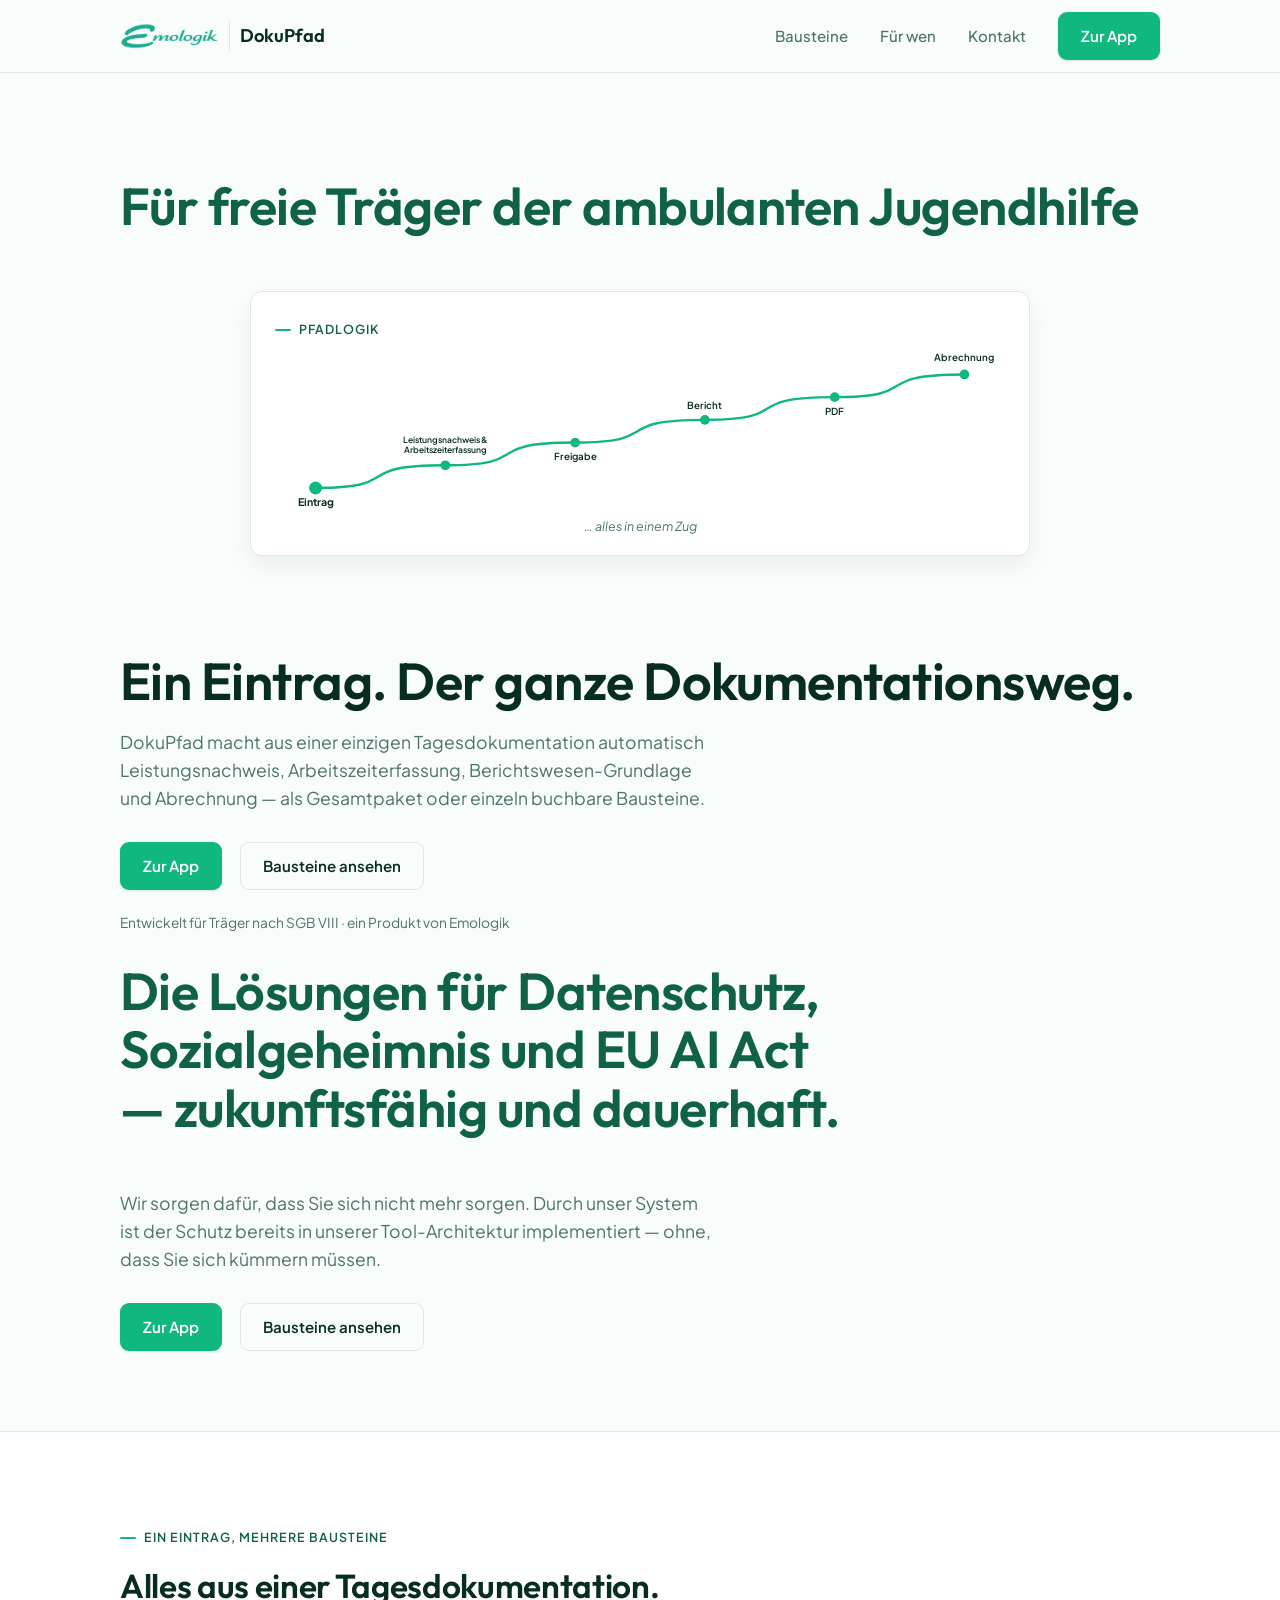
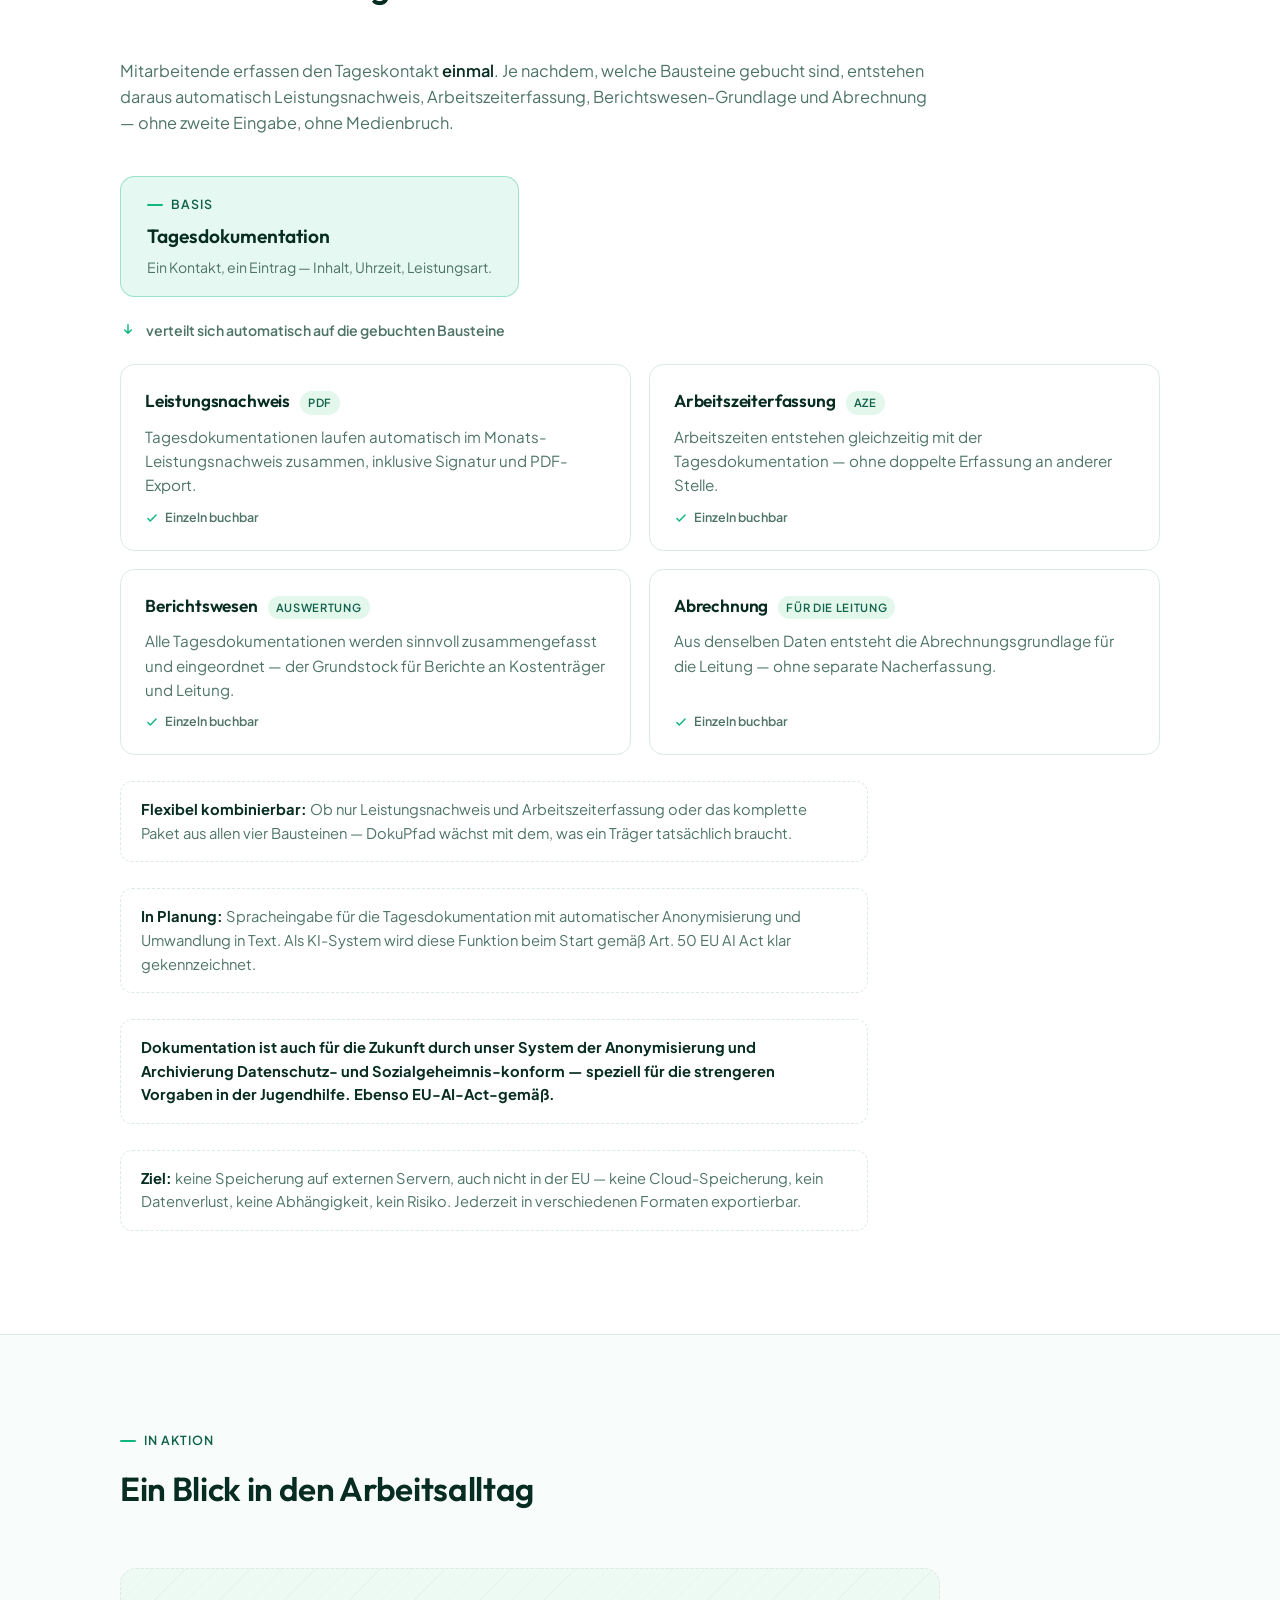
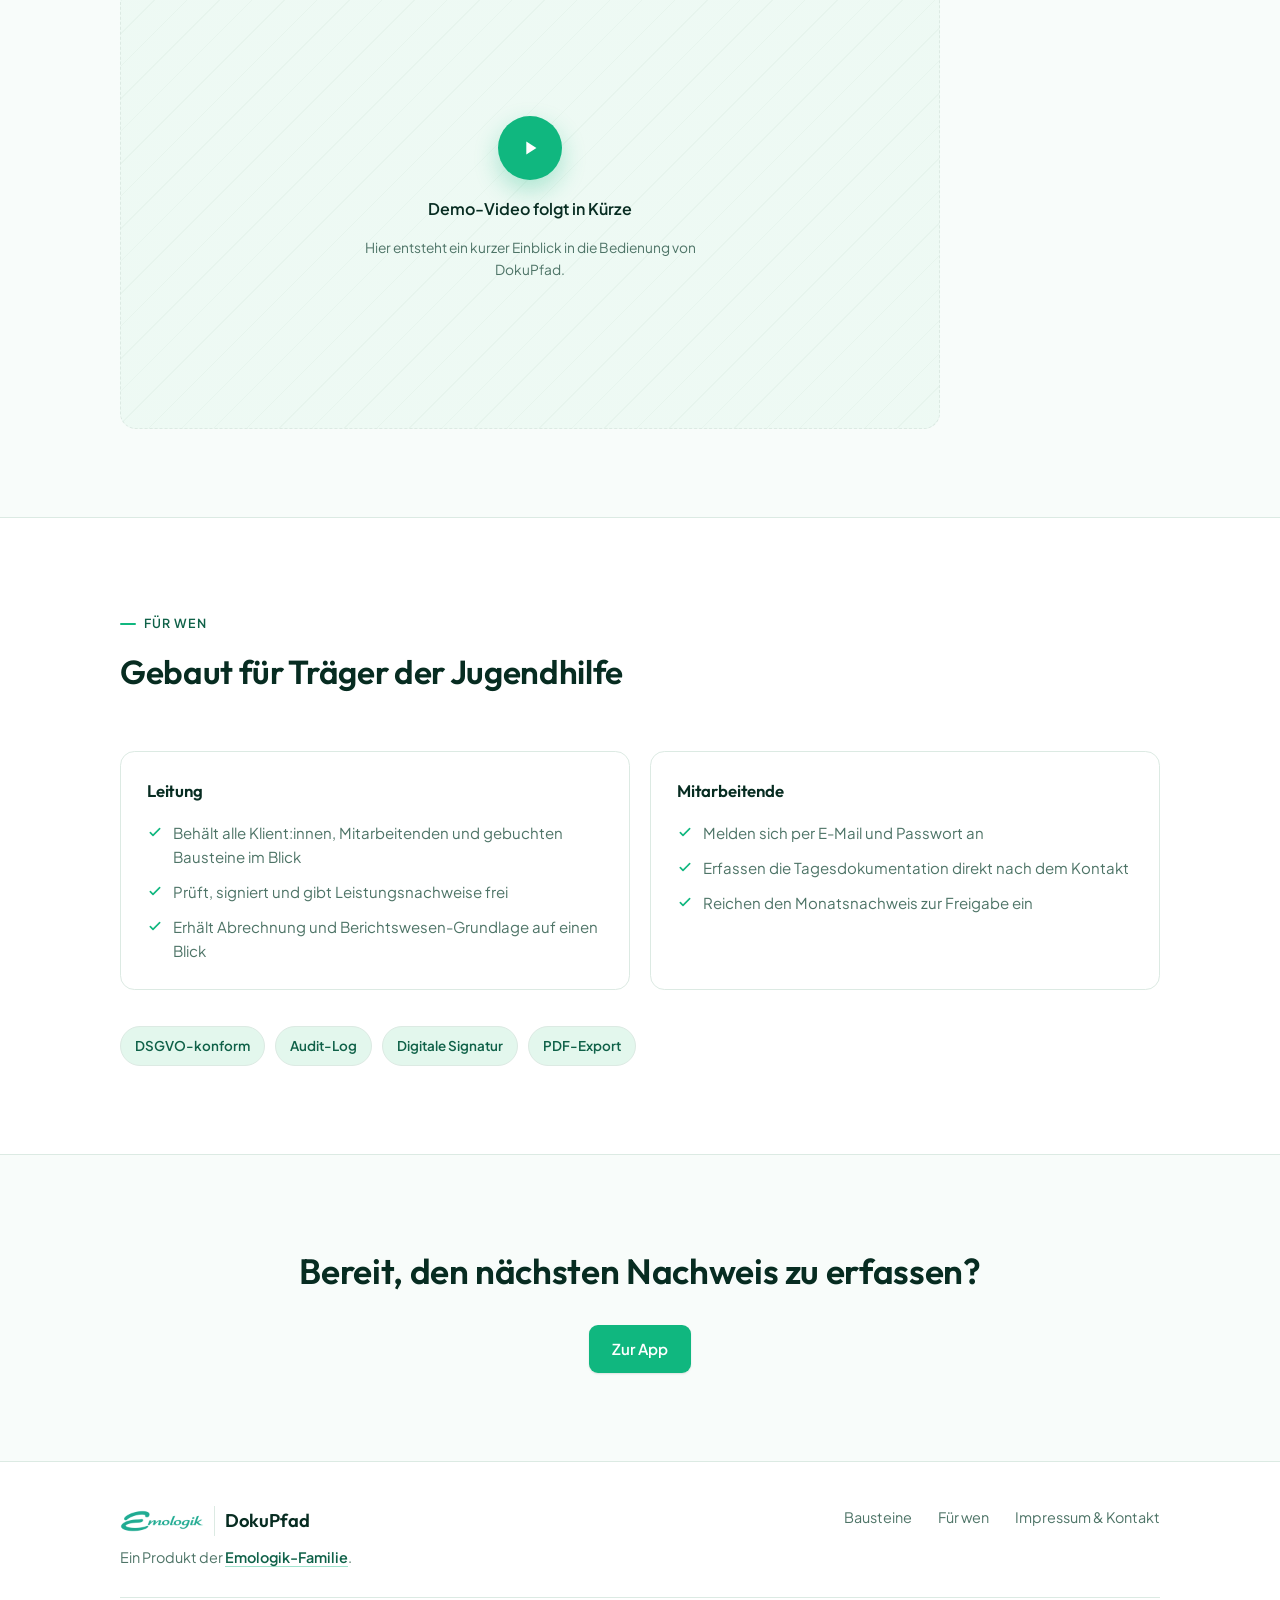
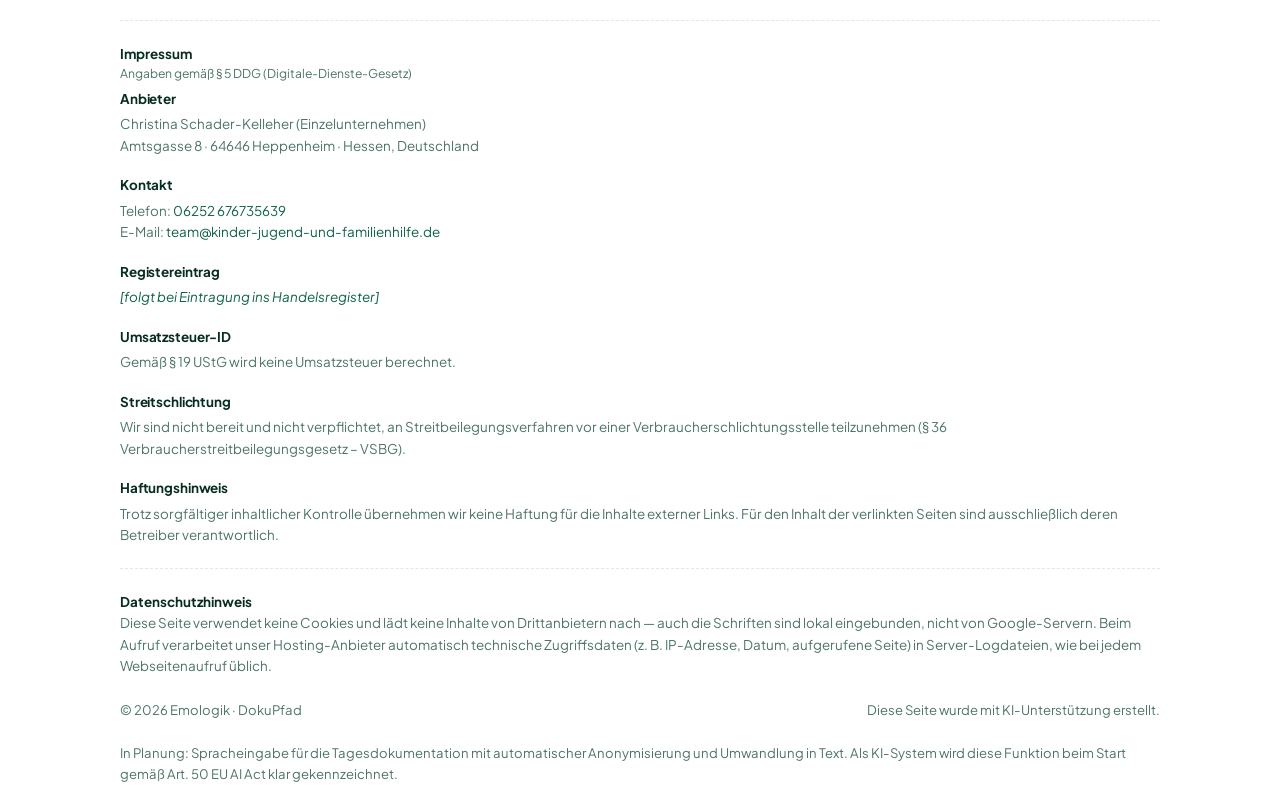
==== commit 3c14801d: "Rename diagram label from Domino-Prinzip to Pfadlogik Ties the small diagram title back to the produ" ====
--- a/index.html
+++ b/index.html
@@ -672,7 +672,7 @@
 
       <div class="path-showcase">
         <div class="path-card" aria-hidden="true">
-          <span class="eyebrow">Domino-Prinzip</span>
+          <span class="eyebrow">Pfadlogik</span>
           <svg viewBox="0 0 900 210" width="100%">
             <path d="M50,180 C162,180 90,152 210,152 C322,152 250,124 370,124 C482,124 410,96 530,96 C642,96 570,68 690,68 C802,68 730,40 850,40"
                   fill="none" stroke="hsl(var(--primary))" stroke-width="3" stroke-linecap="round" stroke-linejoin="round"/>
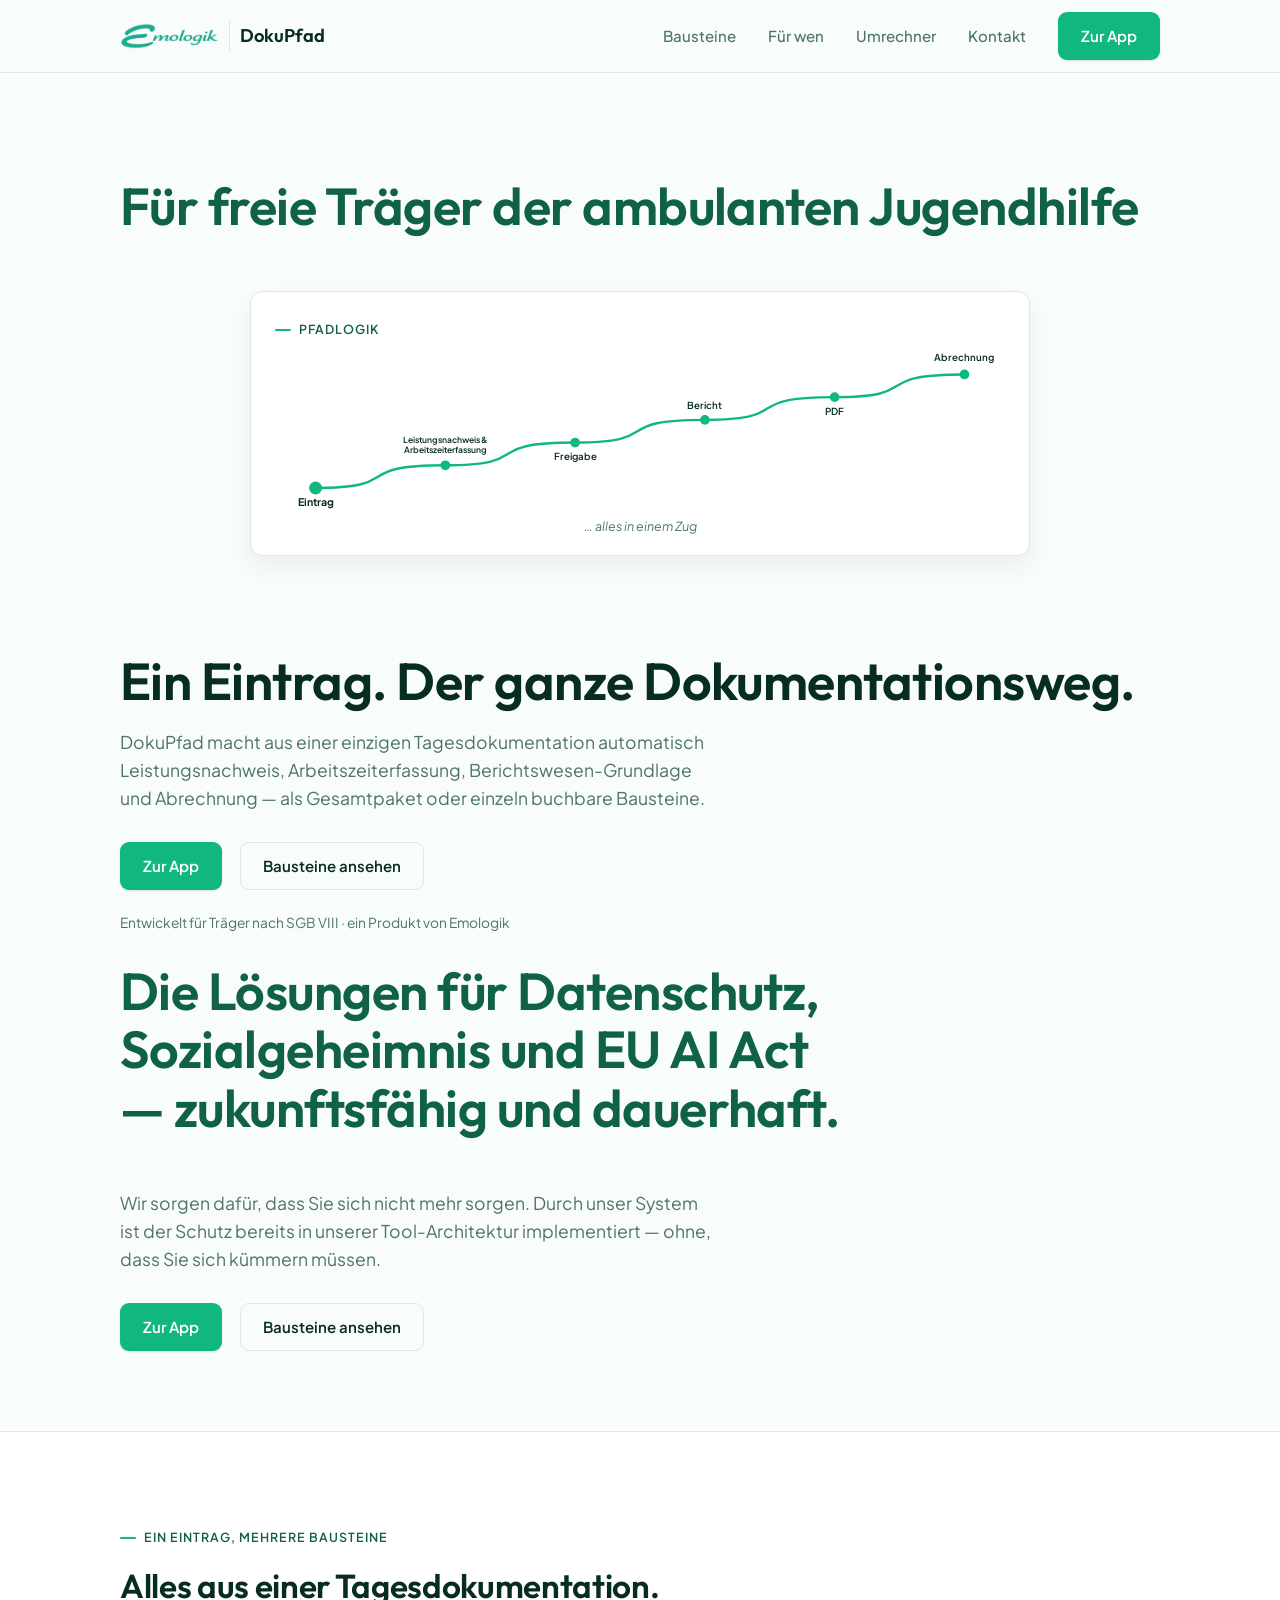
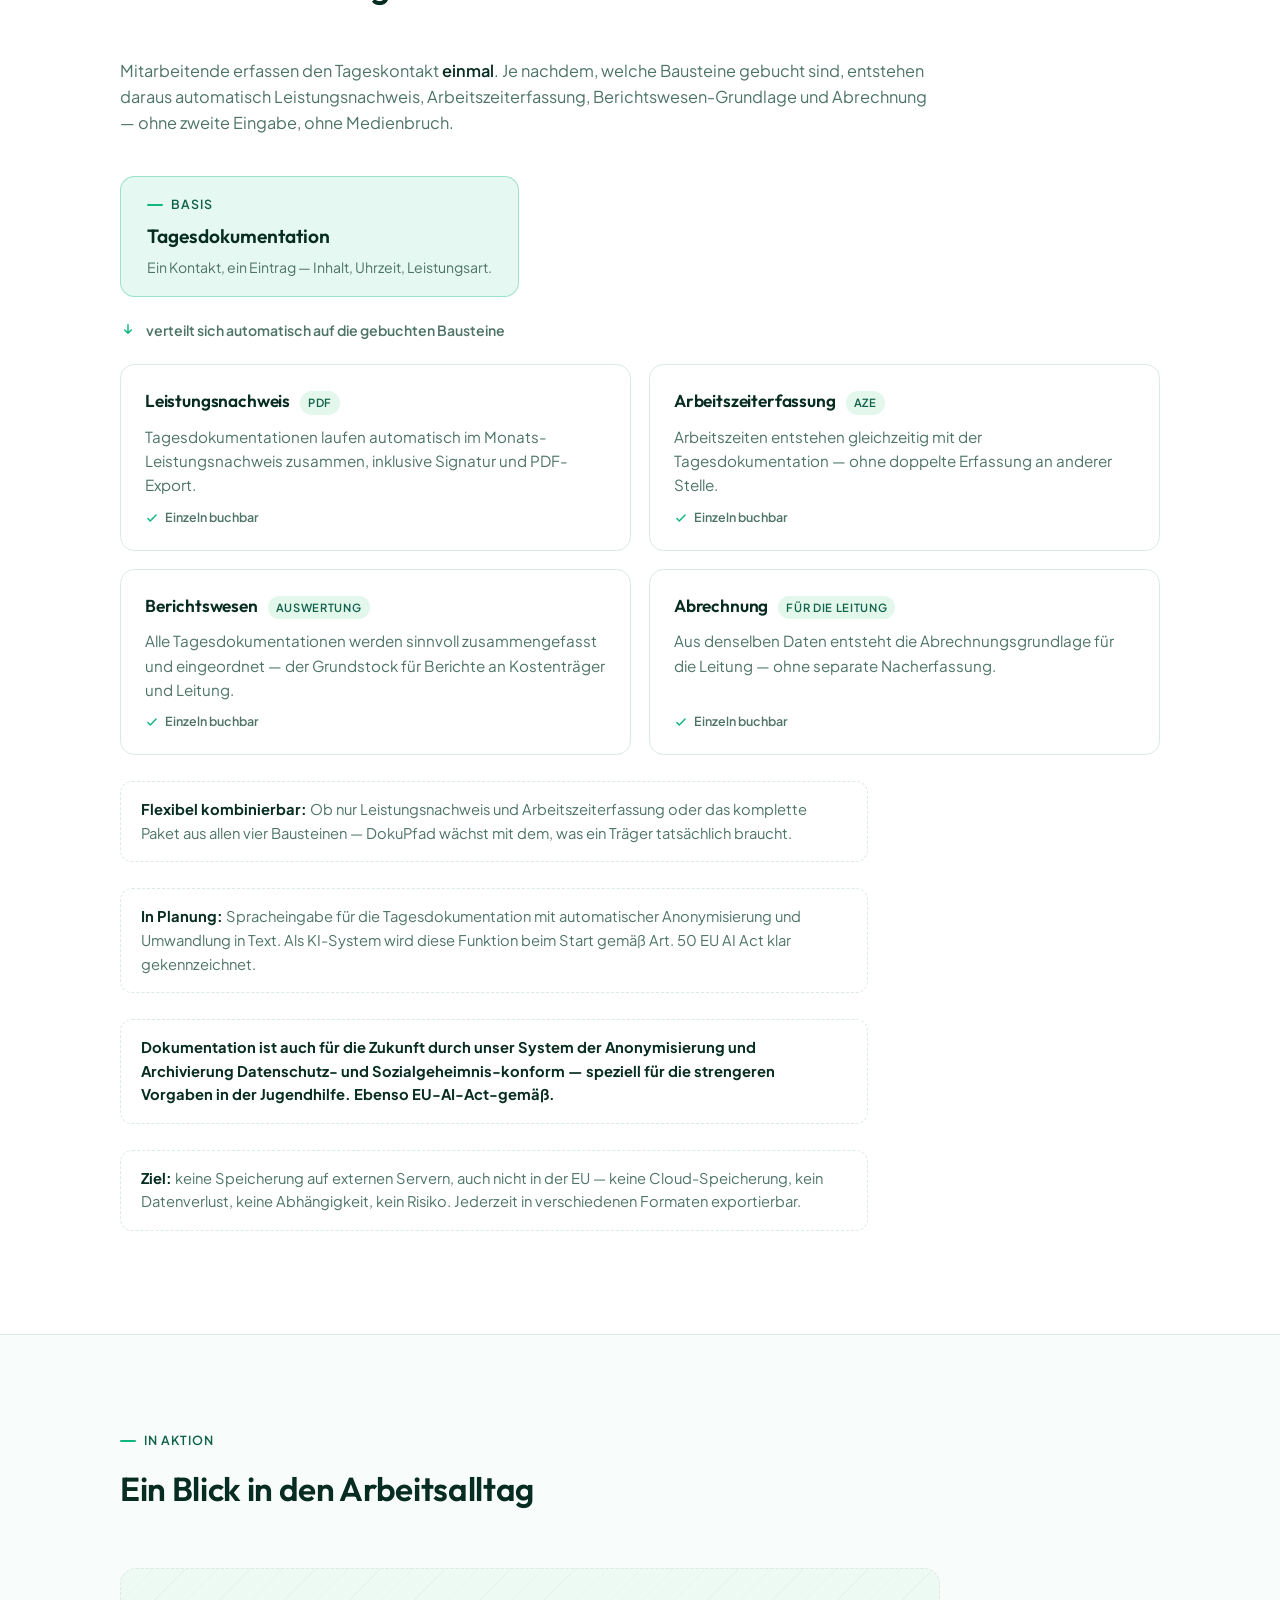
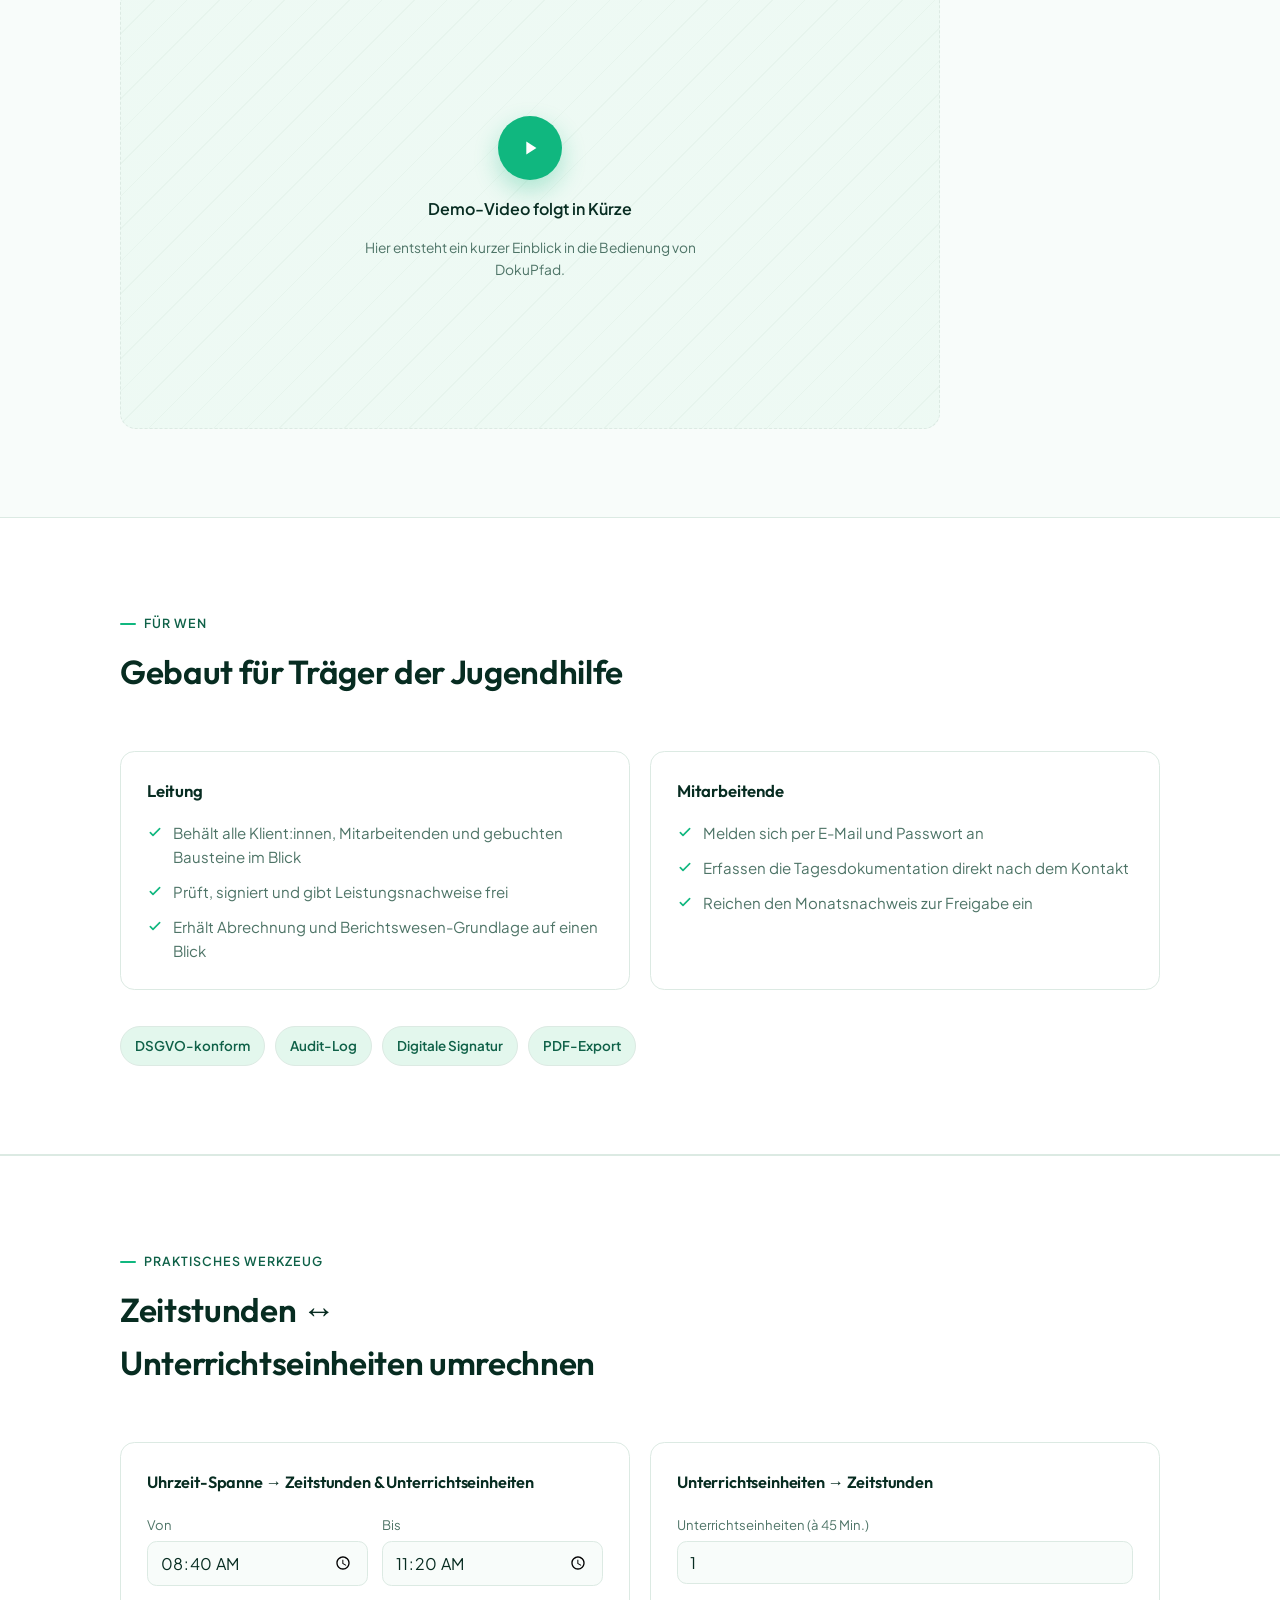
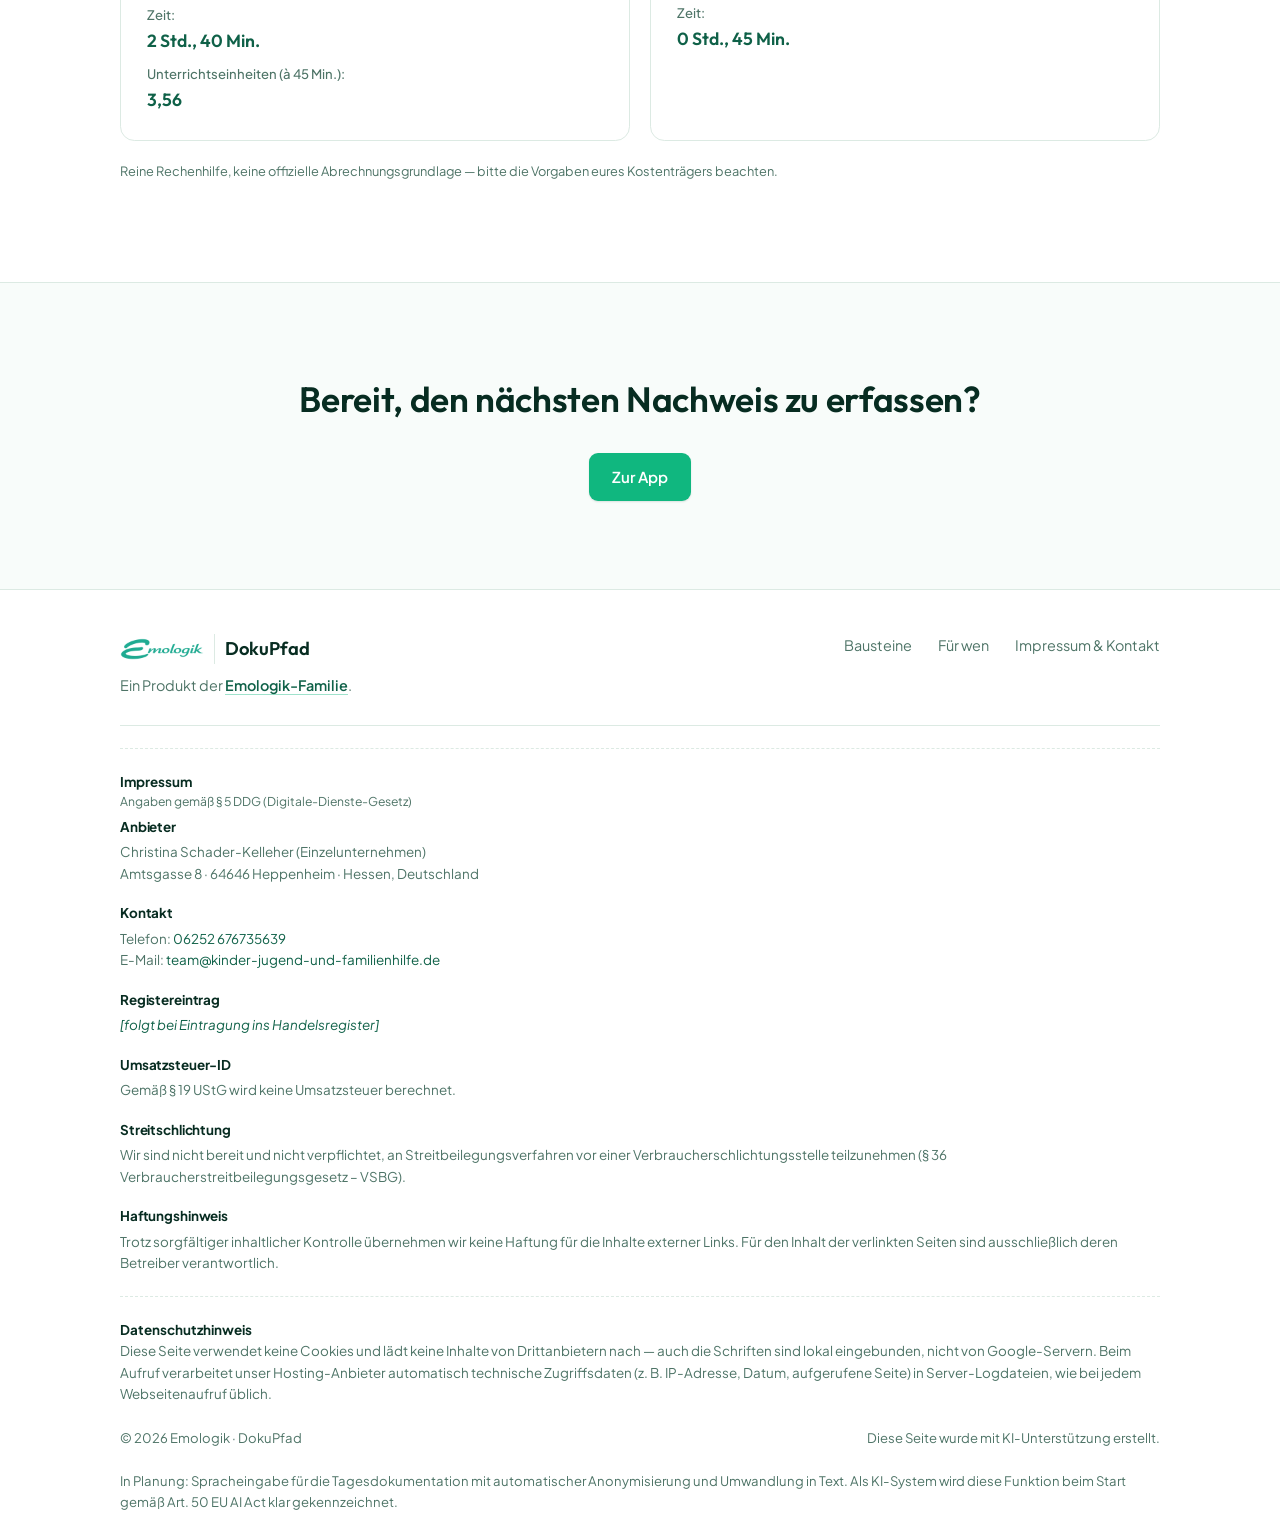
==== commit 79c29a83: "Update index.html" ====
--- a/index.html
+++ b/index.html
@@ -3,15 +3,15 @@
 <head>
 <meta charset="UTF-8">
 <meta name="viewport" content="width=device-width, initial-scale=1">
-<title>DokuPfad – Leistungsnachweise für die Jugendhilfe</title>
-<meta name="description" content="DokuPfad macht aus einer Tagesdokumentation automatisch Leistungsnachweis, Arbeitszeiterfassung, Berichtswesen-Grundlage und Abrechnung – für freie Träger der ambulanten Jugendhilfe, einzeln buchbar oder im Gesamtpaket.">
+<title>DokuPfad – Software für die Dokumentation in der Jugendhilfe</title>
+<meta name="description" content="DokuPfad ist die App, die aus einer Tagesdokumentation automatisch Leistungsnachweis, Arbeitszeiterfassung, Berichtswesen-Grundlage und Abrechnung macht — für freie Träger der ambulanten Jugendhilfe, einzeln buchbar oder im Gesamtpaket.">
 <meta name="theme-color" content="#16a34a">
 <link rel="icon" type="image/svg+xml" href="favicon.svg">
 <link rel="apple-touch-icon" href="apple-touch-icon.png">
 <meta property="og:type" content="website">
 <meta property="og:site_name" content="DokuPfad">
-<meta property="og:title" content="DokuPfad – Leistungsnachweise für die Jugendhilfe">
-<meta property="og:description" content="Eine Tagesdokumentation, mehrere Bausteine: Leistungsnachweis, Arbeitszeiterfassung, Berichtswesen und Abrechnung – einzeln buchbar oder im Gesamtpaket.">
+<meta property="og:title" content="DokuPfad – Software für die Dokumentation in der Jugendhilfe">
+<meta property="og:description" content="DokuPfad ist die App, die aus einer Tagesdokumentation automatisch Leistungsnachweis, Arbeitszeiterfassung, Berichtswesen und Abrechnung macht — einzeln buchbar oder im Gesamtpaket.">
 <meta property="og:url" content="https://dokupfad.de">
 <style>
   @font-face {
@@ -520,6 +520,83 @@
     font-size: 0.84rem;
     font-weight: 600;
     color: hsl(var(--primary-deep));
+  }
+
+  /* ---------- Umrechner ---------- */
+
+  .calc-grid {
+    display: grid;
+    grid-template-columns: repeat(2, minmax(0, 1fr));
+    gap: 20px;
+  }
+
+  .calc-card {
+    background: hsl(var(--surface));
+    border: 1px solid hsl(var(--border));
+    border-radius: 0.9rem;
+    padding: 26px;
+  }
+
+  .calc-card h3 { font-size: 1.02rem; margin-bottom: 18px; }
+
+  .calc-row { display: flex; gap: 14px; flex-wrap: wrap; }
+
+  .calc-row label {
+    display: flex;
+    flex-direction: column;
+    gap: 6px;
+    font-size: 0.82rem;
+    color: hsl(var(--fg-muted));
+    flex: 1;
+    min-width: 120px;
+  }
+
+  .calc-row input {
+    font-family: 'Plus Jakarta Sans', sans-serif;
+    font-size: 1rem;
+    padding: 10px 12px;
+    border-radius: 0.6rem;
+    border: 1px solid hsl(var(--border));
+    background: hsl(var(--bg));
+    color: hsl(var(--fg));
+  }
+
+  .calc-row input:focus {
+    outline: 2px solid hsl(var(--primary) / 0.4);
+    outline-offset: 1px;
+  }
+
+  .calc-result {
+    margin-top: 18px;
+    display: flex;
+    flex-direction: column;
+    gap: 8px;
+  }
+
+  .calc-result-line {
+    font-family: 'Outfit', sans-serif;
+    font-weight: 600;
+    font-size: 1.1rem;
+    color: hsl(var(--primary-deep));
+  }
+
+  .calc-result-label {
+    font-family: 'Plus Jakarta Sans', sans-serif;
+    font-weight: 500;
+    font-size: 0.82rem;
+    color: hsl(var(--fg-muted));
+    display: block;
+    margin-bottom: 2px;
+  }
+
+  .calc-note {
+    margin-top: 20px;
+    font-size: 0.8rem;
+    color: hsl(var(--fg-muted));
+  }
+
+  @media (max-width: 640px) {
+    .calc-grid { grid-template-columns: 1fr; }
   }
 
   /* ---------- CTA ---------- */
@@ -655,8 +732,9 @@
     <nav class="nav-links" id="navLinks">
       <a href="#bausteine">Bausteine</a>
       <a href="#fuer-wen">Für wen</a>
+      <a href="#umrechner">Umrechner</a>
       <a href="#kontakt">Kontakt</a>
-      <a class="btn btn-primary" href="#">Zur App</a>
+      <a class="btn btn-primary" href="https://dokupfad.app">Zur App</a>
     </nav>
     <button class="nav-toggle" id="navToggle" aria-label="Menü öffnen" aria-expanded="false" aria-controls="navLinks">
       <svg width="22" height="22" viewBox="0 0 24 24" fill="none"><path d="M3 6h18M3 12h18M3 18h18" stroke="currentColor" stroke-width="2" stroke-linecap="round"/></svg>
@@ -697,14 +775,14 @@
       <h1>Ein Eintrag. Der ganze Dokumentationsweg.</h1>
       <p class="lede">DokuPfad macht aus einer einzigen Tagesdokumentation automatisch Leistungsnachweis, Arbeitszeiterfassung, Berichtswesen-Grundlage und Abrechnung — als Gesamtpaket oder einzeln buchbare Bausteine.</p>
       <div class="hero-ctas">
-        <a class="btn btn-primary" href="#">Zur App</a>
+        <a class="btn btn-primary" href="https://dokupfad.app">Zur App</a>
         <a class="btn btn-ghost" href="#bausteine">Bausteine ansehen</a>
       </div>
       <p class="hero-note">Entwickelt für Träger nach SGB&nbsp;VIII · ein Produkt von Emologik</p>
       <p class="hero-eyebrow-lead" style="margin-top: 28px;">Die Lösungen für Datenschutz, Sozialgeheimnis und EU AI Act — zukunftsfähig und dauerhaft.</p>
       <p class="lede">Wir sorgen dafür, dass Sie sich nicht mehr sorgen. Durch unser System ist der Schutz bereits in unserer Tool-Architektur implementiert — ohne, dass Sie sich kümmern müssen.</p>
       <div class="hero-ctas">
-        <a class="btn btn-primary" href="#">Zur App</a>
+        <a class="btn btn-primary" href="https://dokupfad.app">Zur App</a>
         <a class="btn btn-ghost" href="#bausteine">Bausteine ansehen</a>
       </div>
     </div>
@@ -811,11 +889,52 @@
     </div>
   </section>
 
+  <section class="section-alt" id="umrechner">
+    <div class="wrap">
+      <div class="section-head">
+        <span class="eyebrow">Praktisches Werkzeug</span>
+        <h2>Zeitstunden ↔ Unterrichtseinheiten umrechnen</h2>
+      </div>
+      <div class="calc-grid">
+        <div class="calc-card">
+          <h3>Uhrzeit-Spanne → Zeitstunden &amp; Unterrichtseinheiten</h3>
+          <div class="calc-row">
+            <label>
+              <span>Von</span>
+              <input type="time" id="calcFrom" value="08:40">
+            </label>
+            <label>
+              <span>Bis</span>
+              <input type="time" id="calcTo" value="11:20">
+            </label>
+          </div>
+          <div class="calc-result">
+            <div class="calc-result-line"><span class="calc-result-label">Zeit:</span> <span id="calcResultTime"></span></div>
+            <div class="calc-result-line"><span class="calc-result-label">Unterrichtseinheiten (à 45 Min.):</span> <span id="calcResultUe"></span></div>
+          </div>
+        </div>
+        <div class="calc-card">
+          <h3>Unterrichtseinheiten → Zeitstunden</h3>
+          <div class="calc-row">
+            <label>
+              <span>Unterrichtseinheiten (à 45 Min.)</span>
+              <input type="number" id="calcUe" min="0" step="0.25" value="1" inputmode="decimal">
+            </label>
+          </div>
+          <div class="calc-result">
+            <div class="calc-result-line"><span class="calc-result-label">Zeit:</span> <span id="calcResultHours"></span></div>
+          </div>
+        </div>
+      </div>
+      <p class="calc-note">Reine Rechenhilfe, keine offizielle Abrechnungsgrundlage — bitte die Vorgaben eures Kostenträgers beachten.</p>
+    </div>
+  </section>
+
   <section class="cta-section">
     <div class="wrap">
       <h2>Bereit, den nächsten Nachweis zu erfassen?</h2>
       <div class="hero-ctas">
-        <a class="btn btn-primary" href="#">Zur App</a>
+        <a class="btn btn-primary" href="https://dokupfad.app">Zur App</a>
       </div>
     </div>
   </section>
@@ -889,6 +1008,61 @@
       toggle.setAttribute('aria-expanded', 'false');
     });
   });
+
+  // Umrechner: Uhrzeit-Spanne -> Zeitstunden & Unterrichtseinheiten (45 Min.)
+  var calcFrom = document.getElementById('calcFrom');
+  var calcTo = document.getElementById('calcTo');
+  var calcResultTime = document.getElementById('calcResultTime');
+  var calcResultUe = document.getElementById('calcResultUe');
+  var calcUe = document.getElementById('calcUe');
+  var calcResultHours = document.getElementById('calcResultHours');
+
+  function formatDe(n, decimals) {
+    return n.toFixed(decimals).replace('.', ',');
+  }
+
+  function parseTimeToMinutes(value) {
+    if (!value) return null;
+    var parts = value.split(':');
+    var h = parseInt(parts[0], 10);
+    var m = parseInt(parts[1], 10);
+    if (isNaN(h) || isNaN(m)) return null;
+    return h * 60 + m;
+  }
+
+  function updateUeResult() {
+    var fromMin = parseTimeToMinutes(calcFrom.value);
+    var toMin = parseTimeToMinutes(calcTo.value);
+    if (fromMin === null || toMin === null) {
+      calcResultTime.textContent = '';
+      calcResultUe.textContent = '';
+      return;
+    }
+    var diffMin = toMin - fromMin;
+    if (diffMin < 0) diffMin += 24 * 60; // Spanne über Mitternacht hinweg
+    var h = Math.floor(diffMin / 60);
+    var m = diffMin % 60;
+    var ue = diffMin / 45;
+    calcResultTime.textContent = h + ' Std., ' + m + ' Min.';
+    calcResultUe.textContent = formatDe(ue, 2);
+  }
+
+  function updateHoursResult() {
+    var ue = parseFloat(calcUe.value) || 0;
+    var decimalHours = ue * (45 / 60);
+    var h = Math.floor(decimalHours);
+    var m = Math.round((decimalHours - h) * 60);
+    if (m === 60) { h += 1; m = 0; }
+    calcResultHours.textContent = h + ' Std., ' + m + ' Min.';
+  }
+
+  if (calcFrom && calcTo && calcUe) {
+    calcFrom.addEventListener('input', updateUeResult);
+    calcTo.addEventListener('input', updateUeResult);
+    calcUe.addEventListener('input', updateHoursResult);
+    updateUeResult();
+    updateHoursResult();
+  }
 </script>
 </body>
 </html>
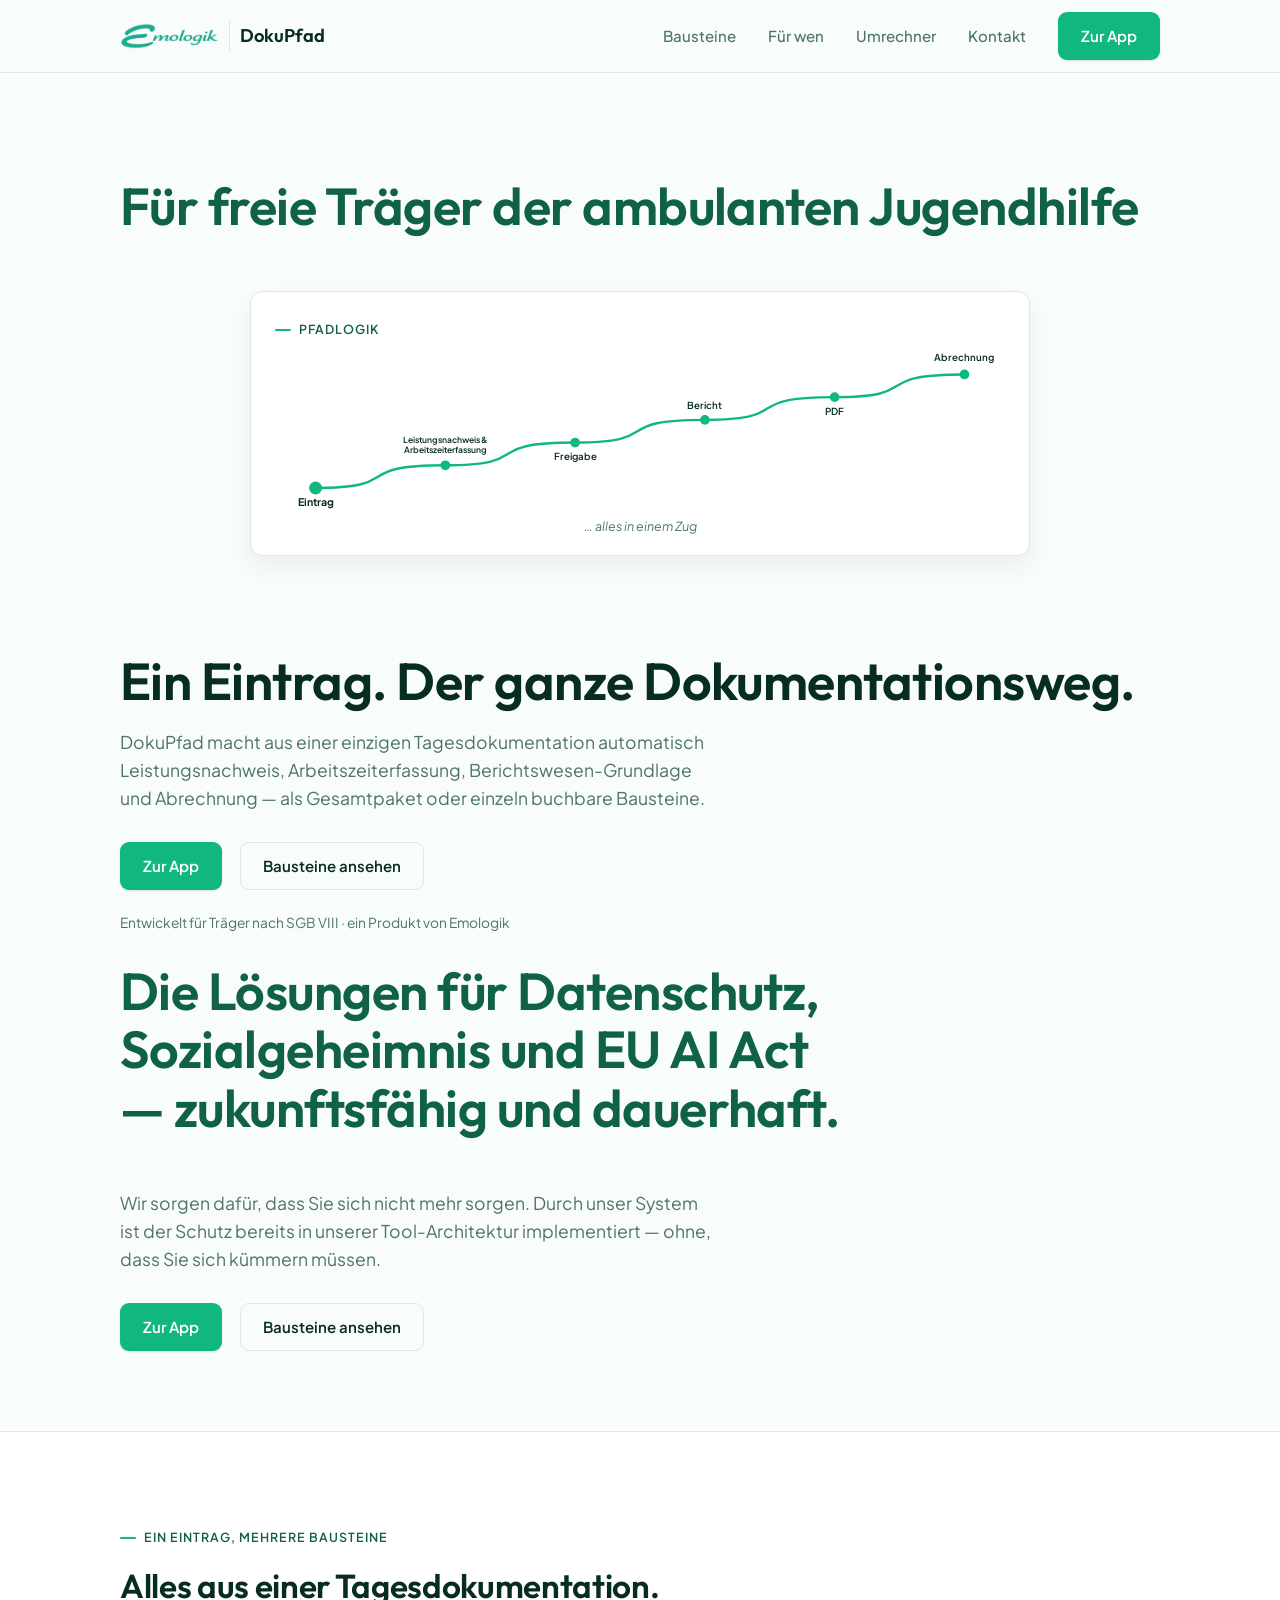
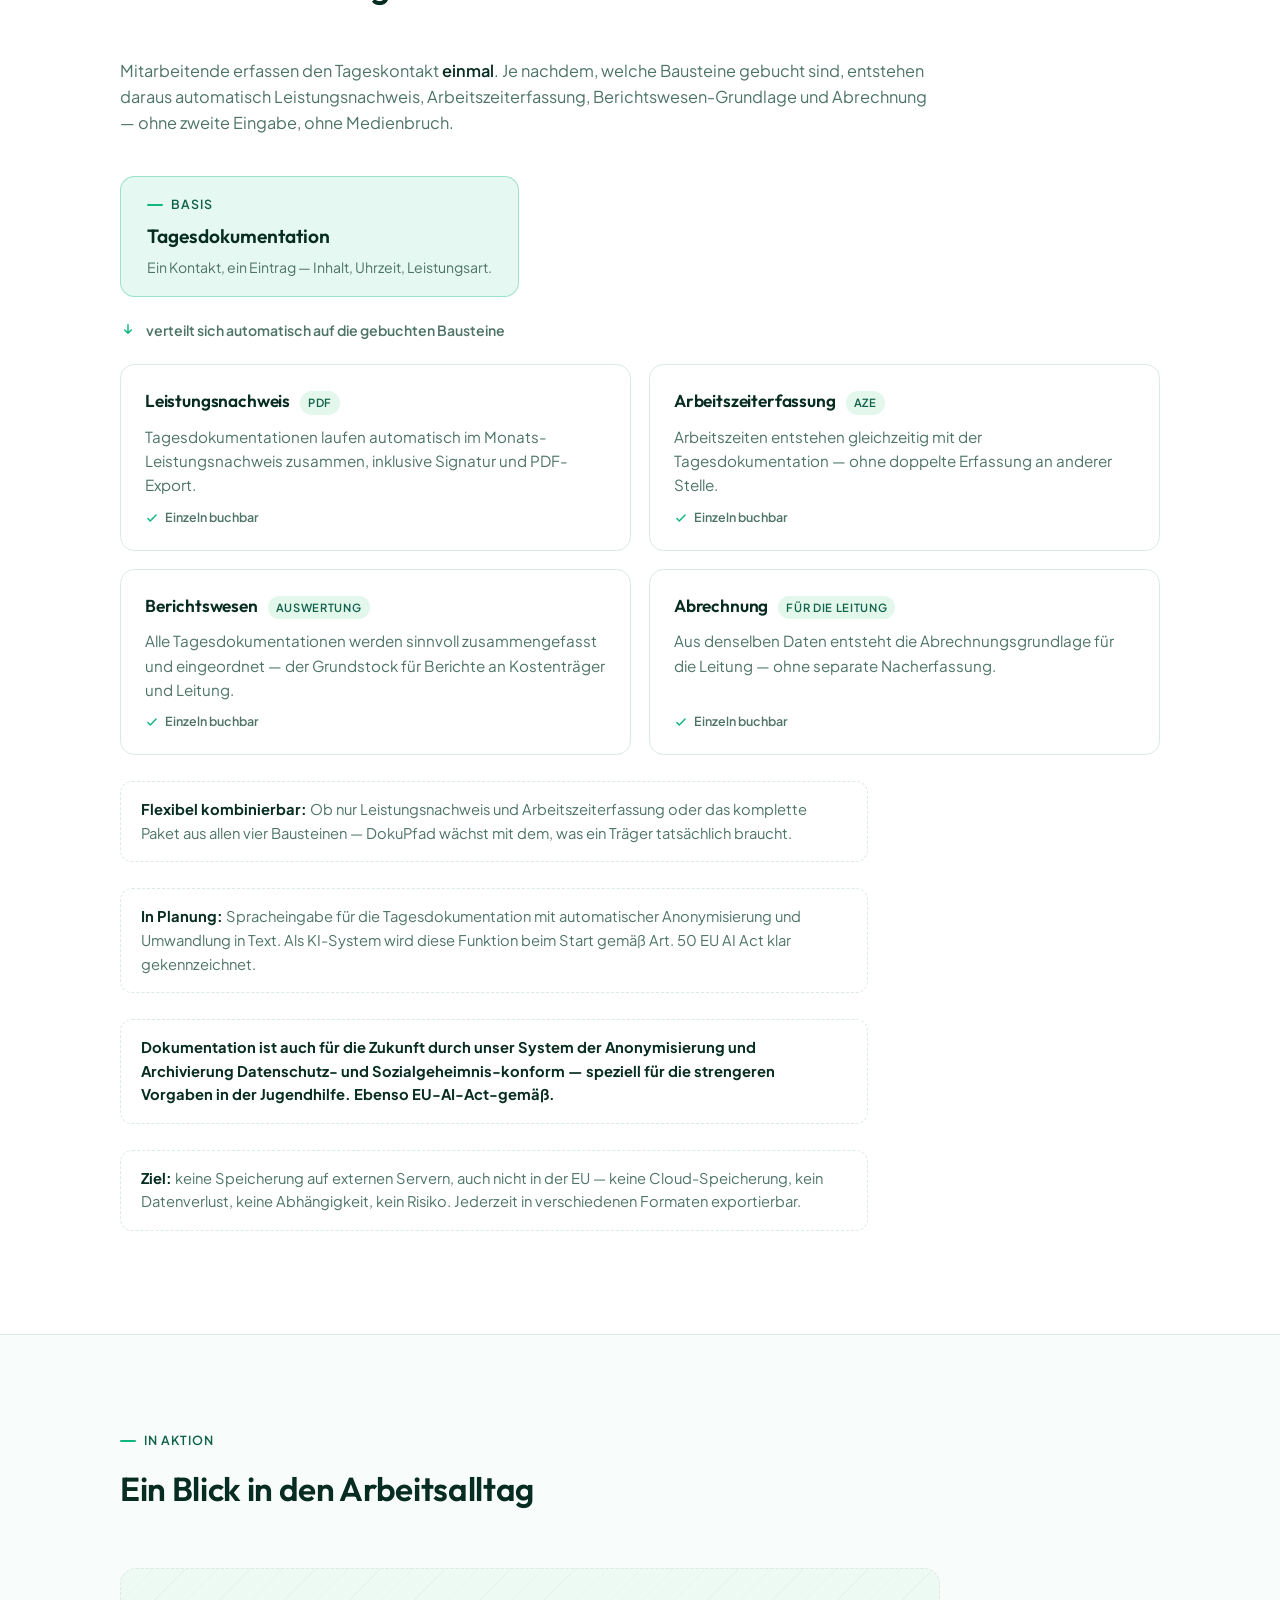
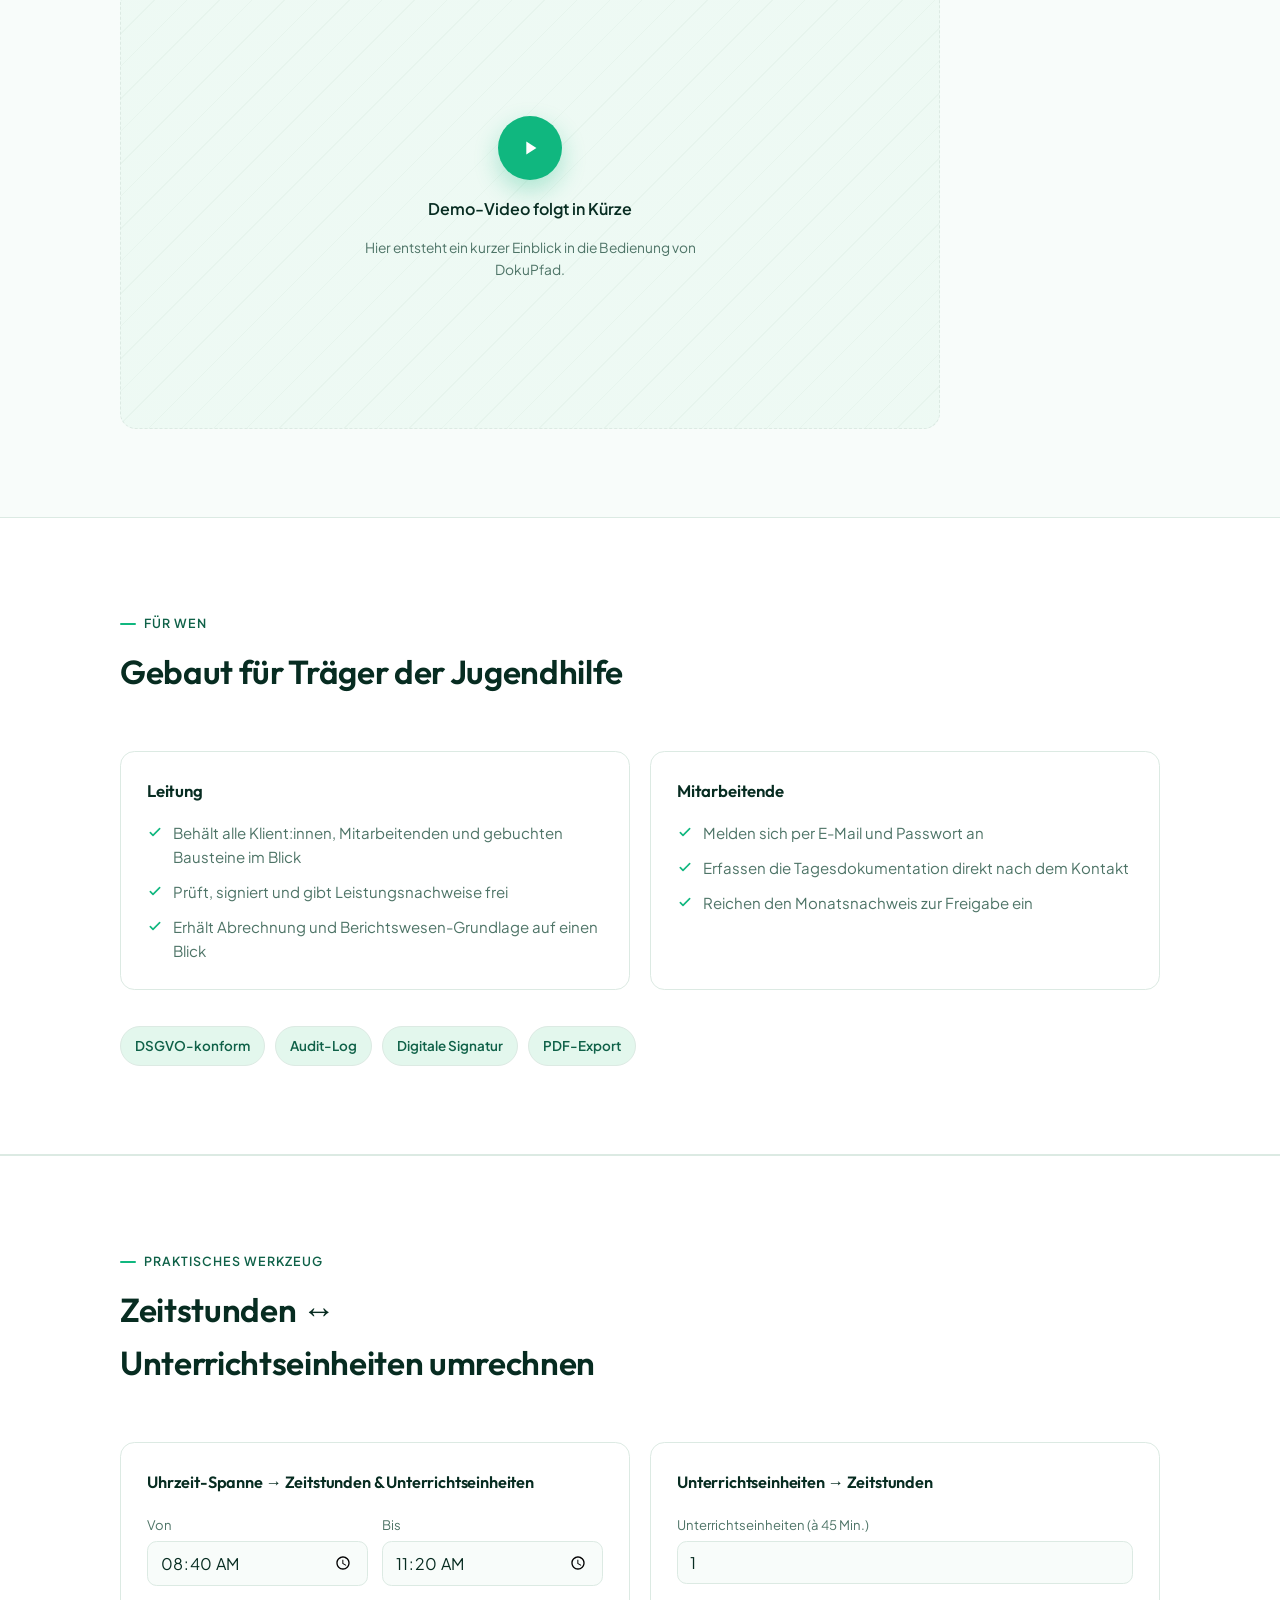
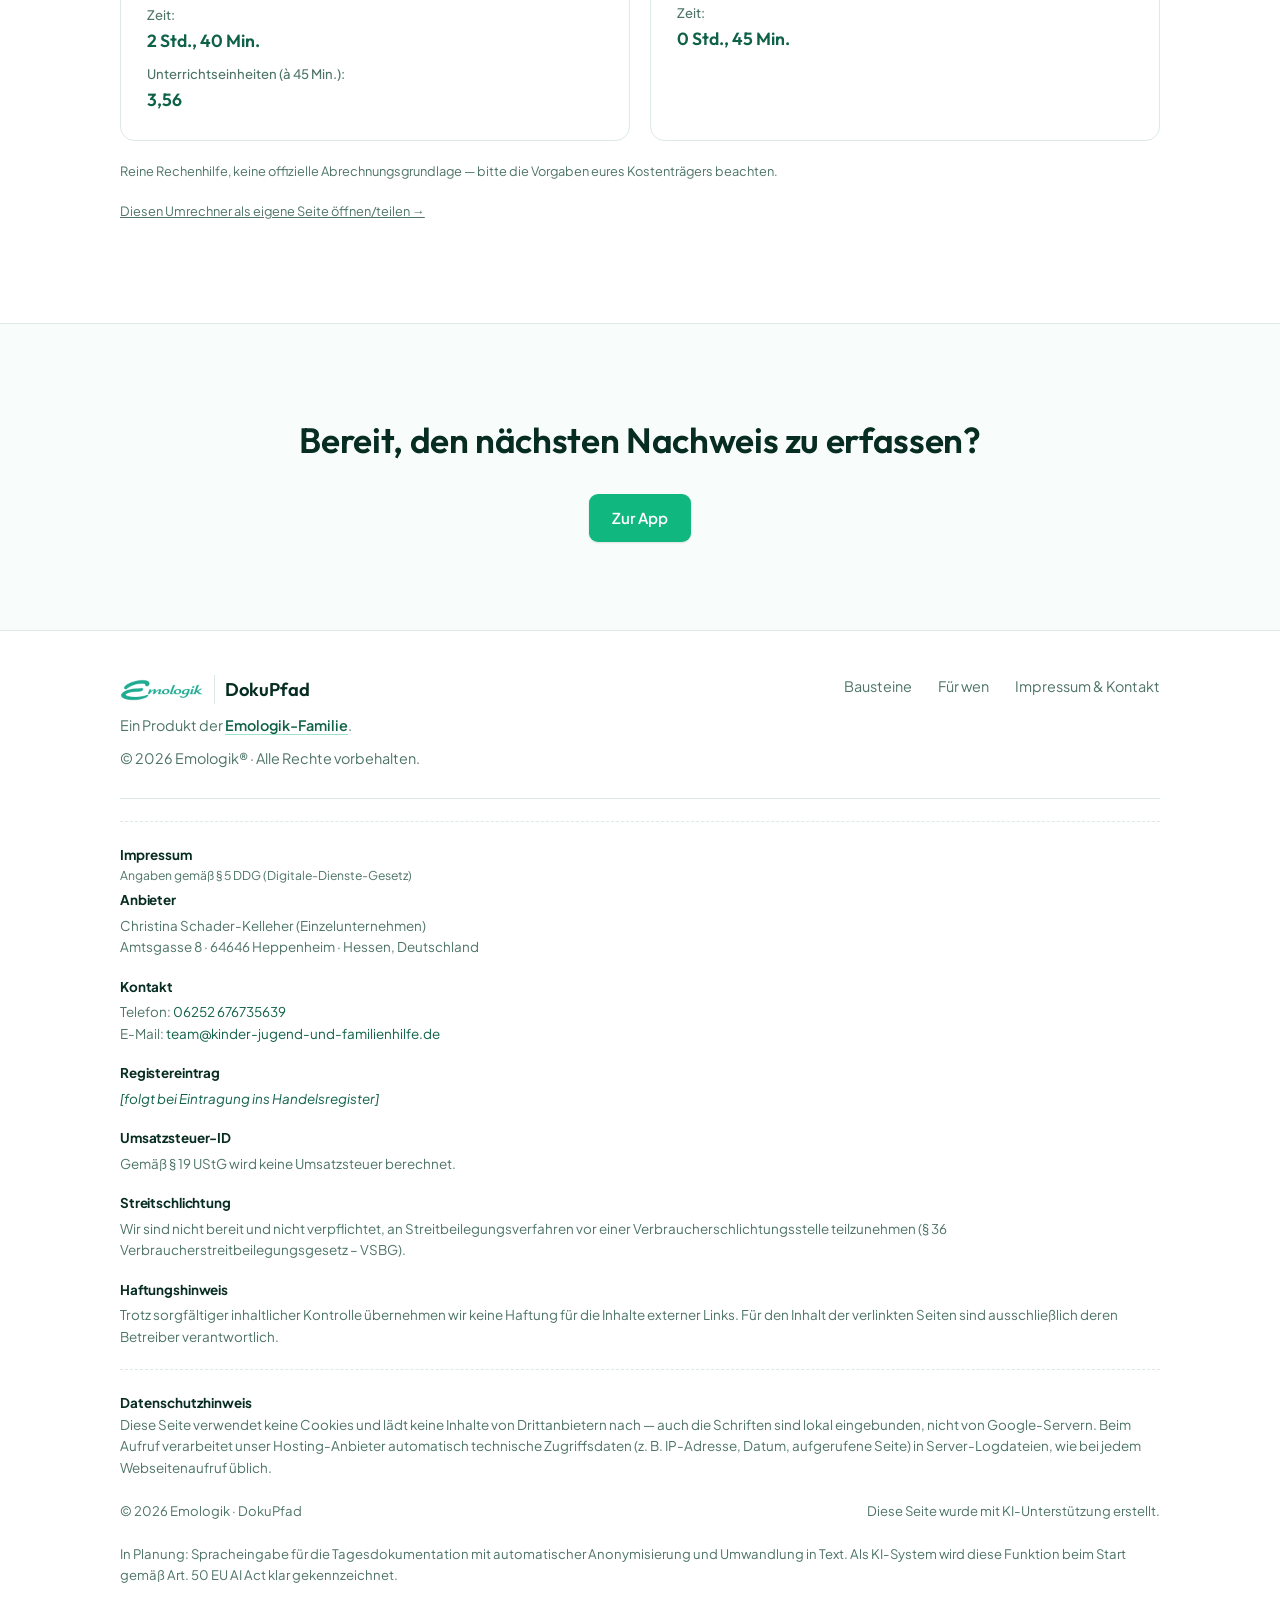
==== commit c7178a68: "Umrechner als eigene Unterseite + Copyright-Hinweis ergänzt" ====
--- a/index.html
+++ b/index.html
@@ -13,31 +13,8 @@
 <meta property="og:title" content="DokuPfad – Software für die Dokumentation in der Jugendhilfe">
 <meta property="og:description" content="DokuPfad ist die App, die aus einer Tagesdokumentation automatisch Leistungsnachweis, Arbeitszeiterfassung, Berichtswesen und Abrechnung macht — einzeln buchbar oder im Gesamtpaket.">
 <meta property="og:url" content="https://dokupfad.de">
+<link rel="stylesheet" href="fonts.css">
 <style>
-  @font-face {
-    font-family: 'Outfit';
-    font-style: normal;
-    font-weight: 300 700;
-    font-display: swap;
-    src: url([data-uri]) format('woff2');
-  }
-
-  @font-face {
-    font-family: 'Plus Jakarta Sans';
-    font-style: normal;
-    font-weight: 400 700;
-    font-display: swap;
-    src: url([data-uri]) format('woff2');
-  }
-
-  @font-face {
-    font-family: 'Plus Jakarta Sans';
-    font-style: italic;
-    font-weight: 400;
-    font-display: swap;
-    src: url([data-uri]) format('woff2');
-  }
-
   :root {
     --bg: 150 40% 98%;
     --surface: 0 0% 100%;
@@ -927,6 +904,7 @@
         </div>
       </div>
       <p class="calc-note">Reine Rechenhilfe, keine offizielle Abrechnungsgrundlage — bitte die Vorgaben eures Kostenträgers beachten.</p>
+      <p class="calc-note"><a href="umrechner.html">Diesen Umrechner als eigene Seite öffnen/teilen →</a></p>
     </div>
   </section>
 
@@ -950,6 +928,7 @@
           <span class="brand-word">DokuPfad</span>
         </a>
         <p>Ein Produkt der <a class="family" href="https://emologik.de">Emologik-Familie</a>.</p>
+        <p>© 2026 Emologik® · Alle Rechte vorbehalten.</p>
       </div>
       <nav class="footer-nav">
         <a href="#bausteine">Bausteine</a>
--- a/fonts.css
+++ b/fonts.css
@@ -0,0 +1,24 @@
+  @font-face {
+    font-family: 'Outfit';
+    font-style: normal;
+    font-weight: 300 700;
+    font-display: swap;
+    src: url([data-uri]) format('woff2');
+  }
+
+  @font-face {
+    font-family: 'Plus Jakarta Sans';
+    font-style: normal;
+    font-weight: 400 700;
+    font-display: swap;
+    src: url([data-uri]) format('woff2');
+  }
+
+  @font-face {
+    font-family: 'Plus Jakarta Sans';
+    font-style: italic;
+    font-weight: 400;
+    font-display: swap;
+    src: url([data-uri]) format('woff2');
+  }
+
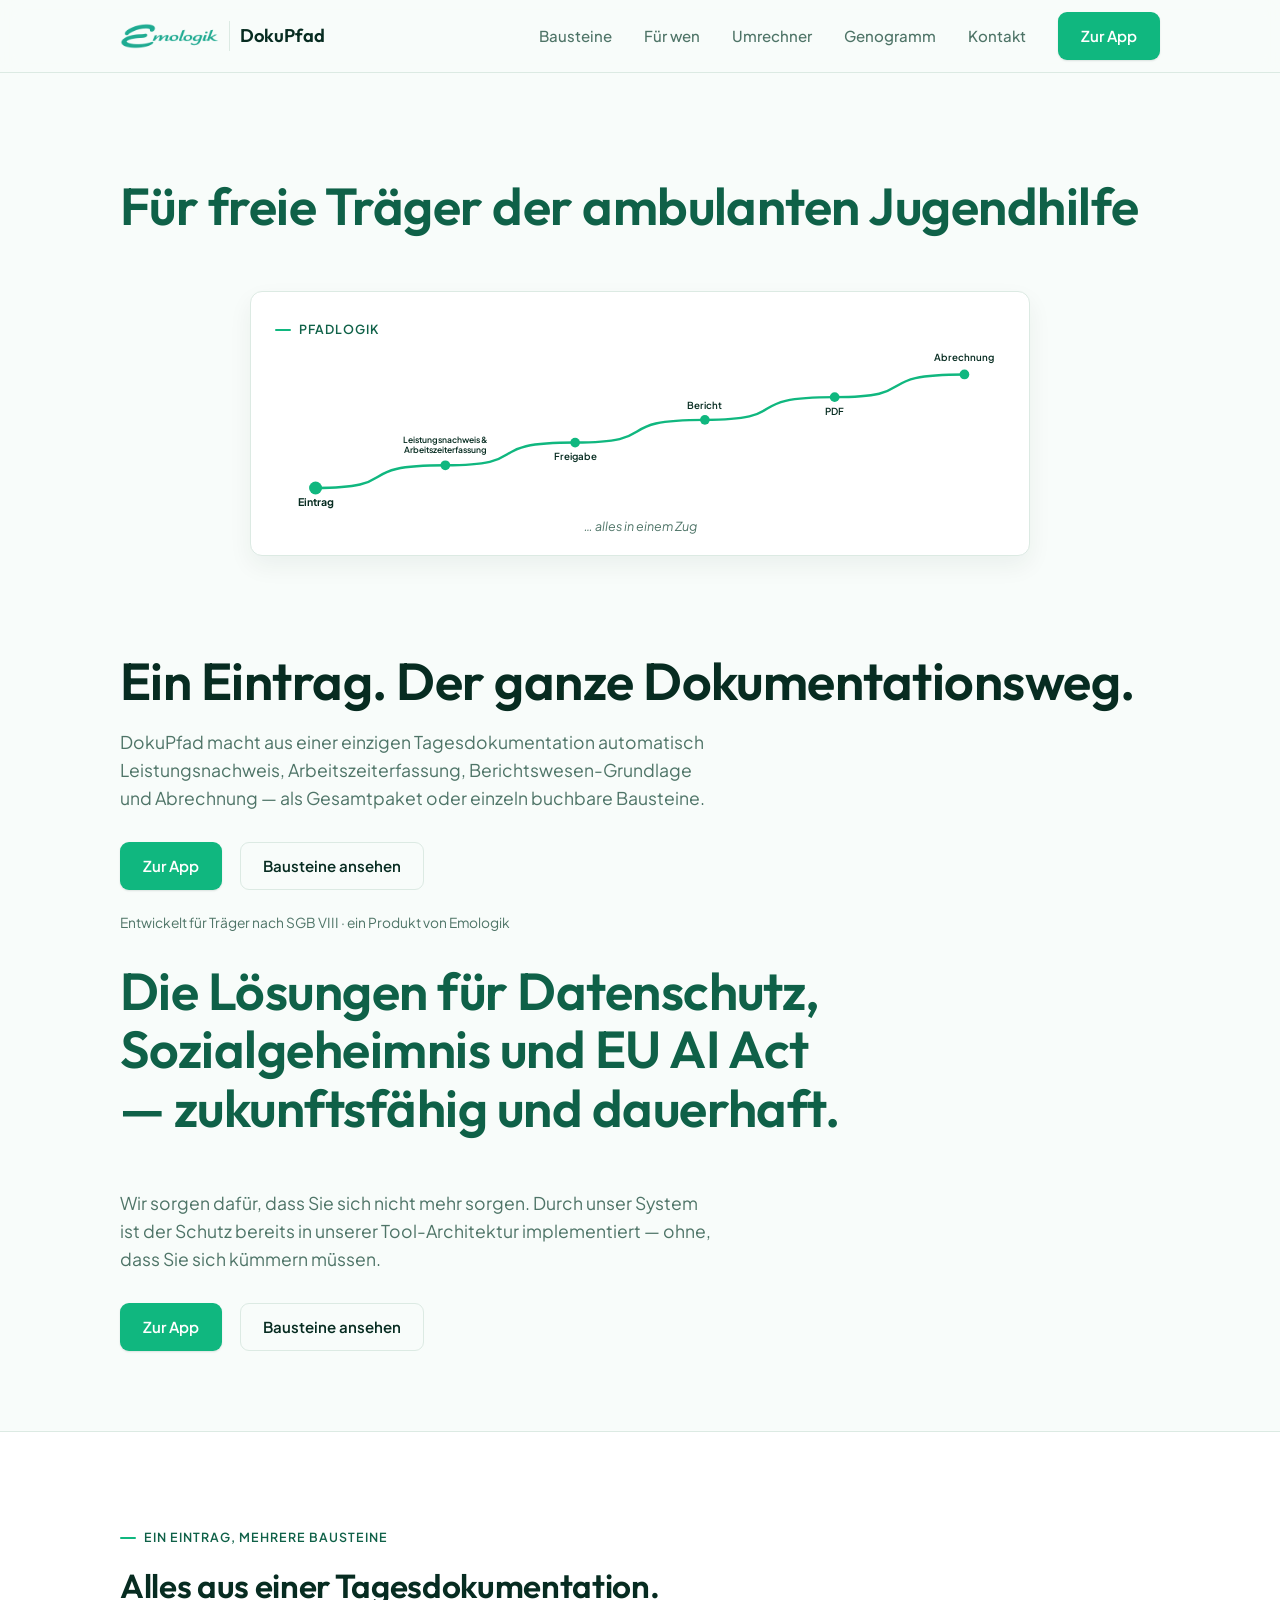
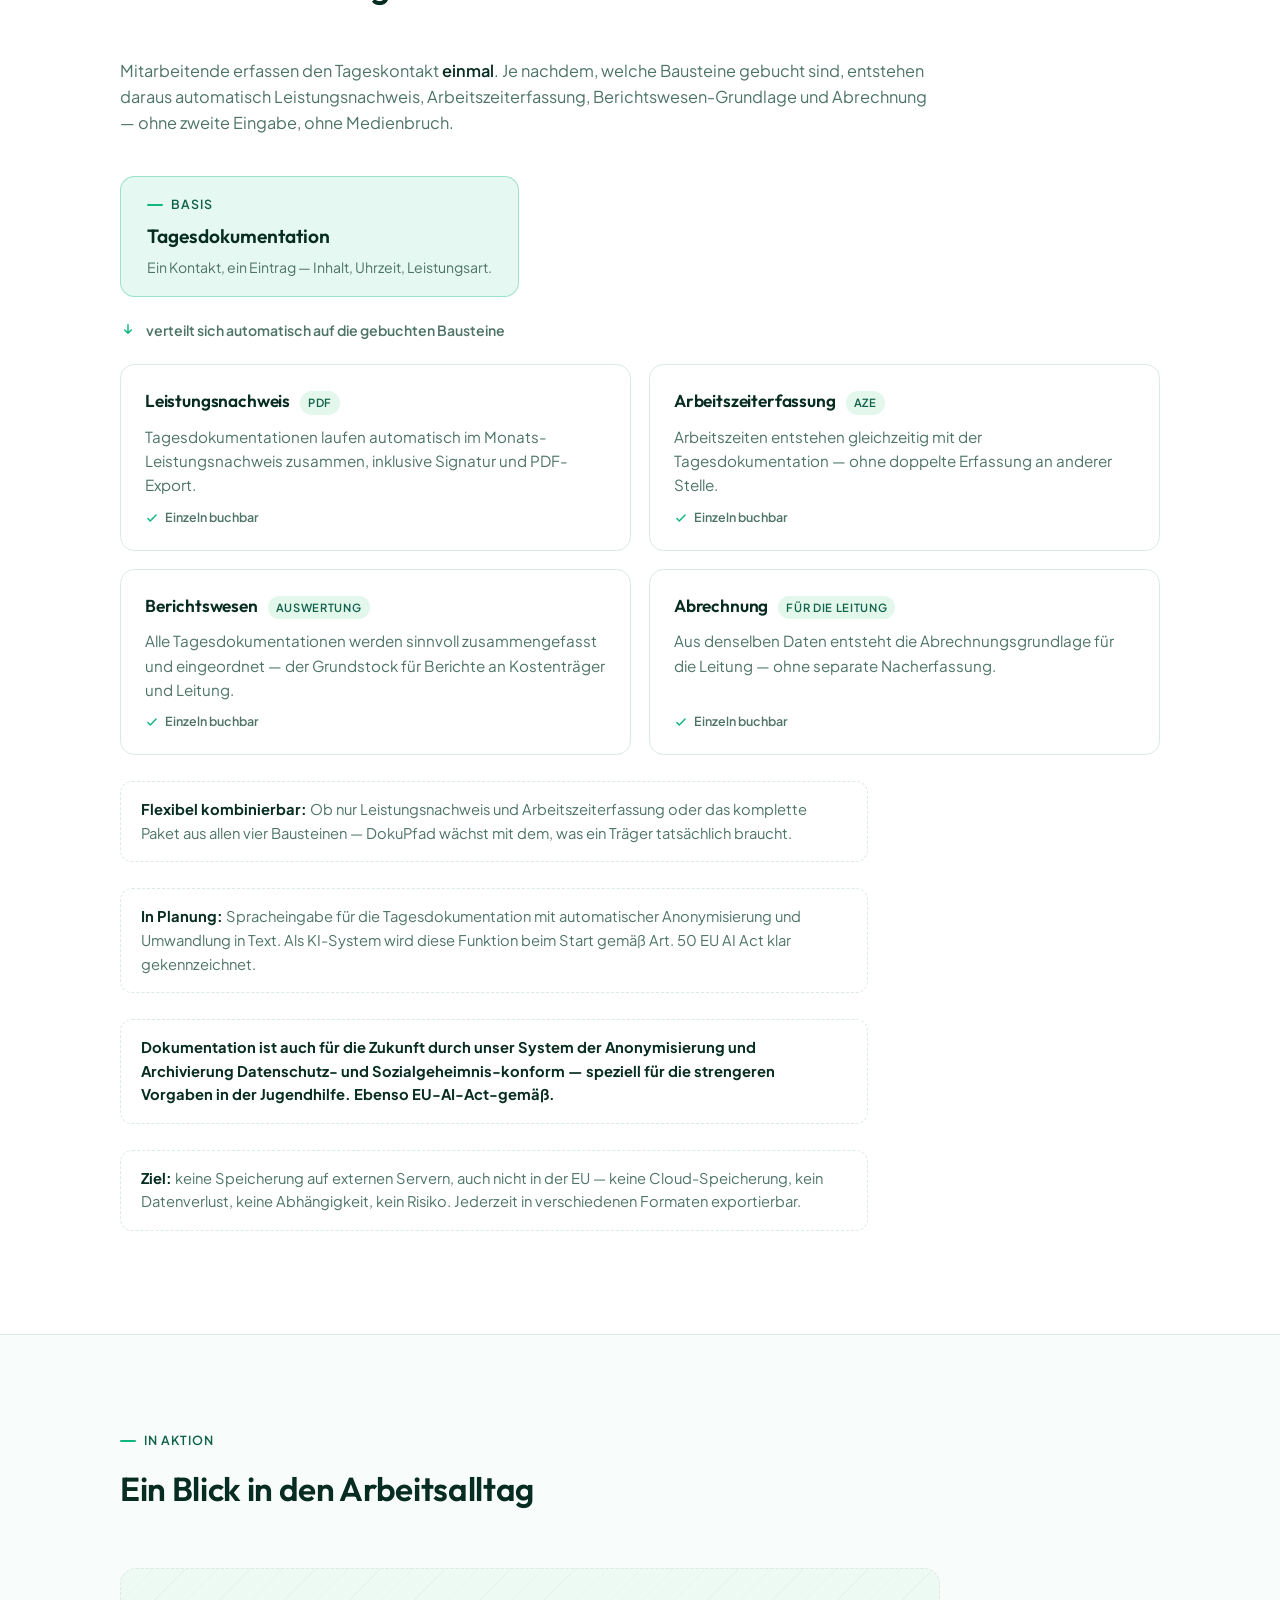
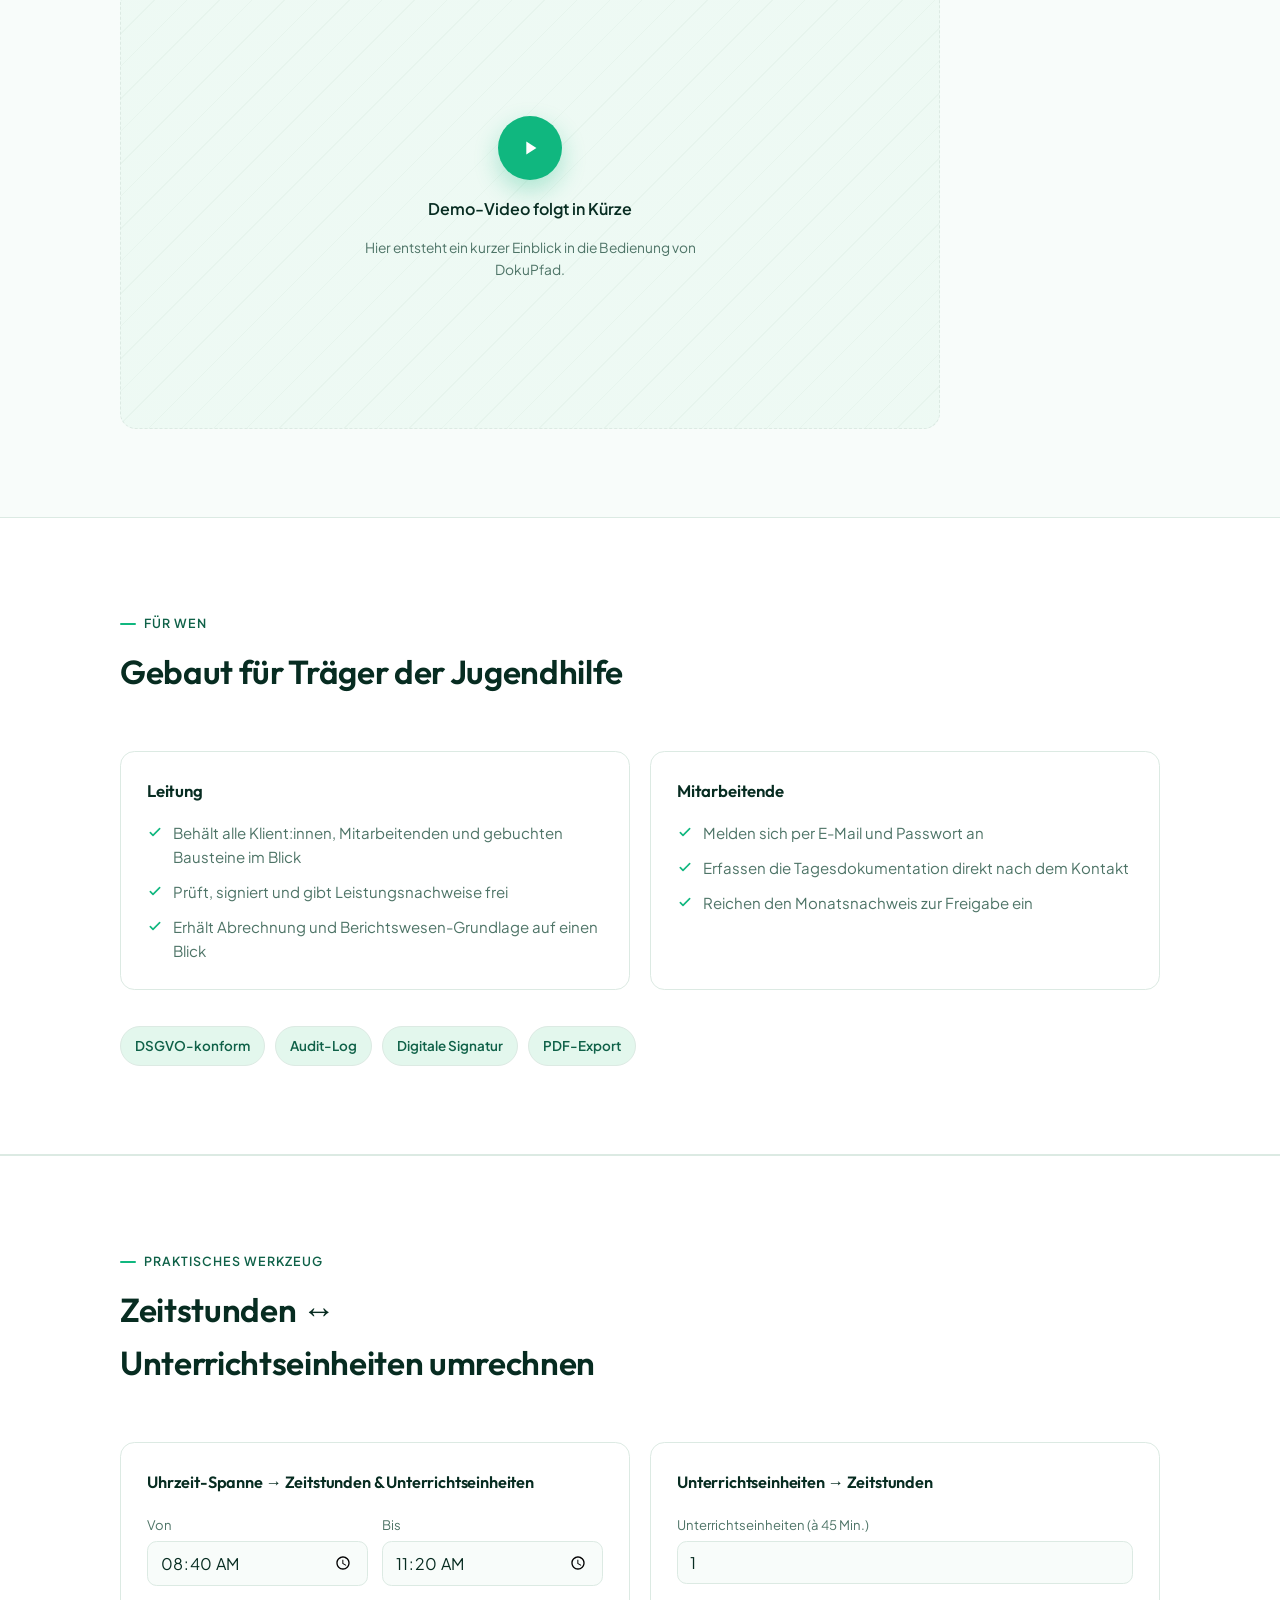
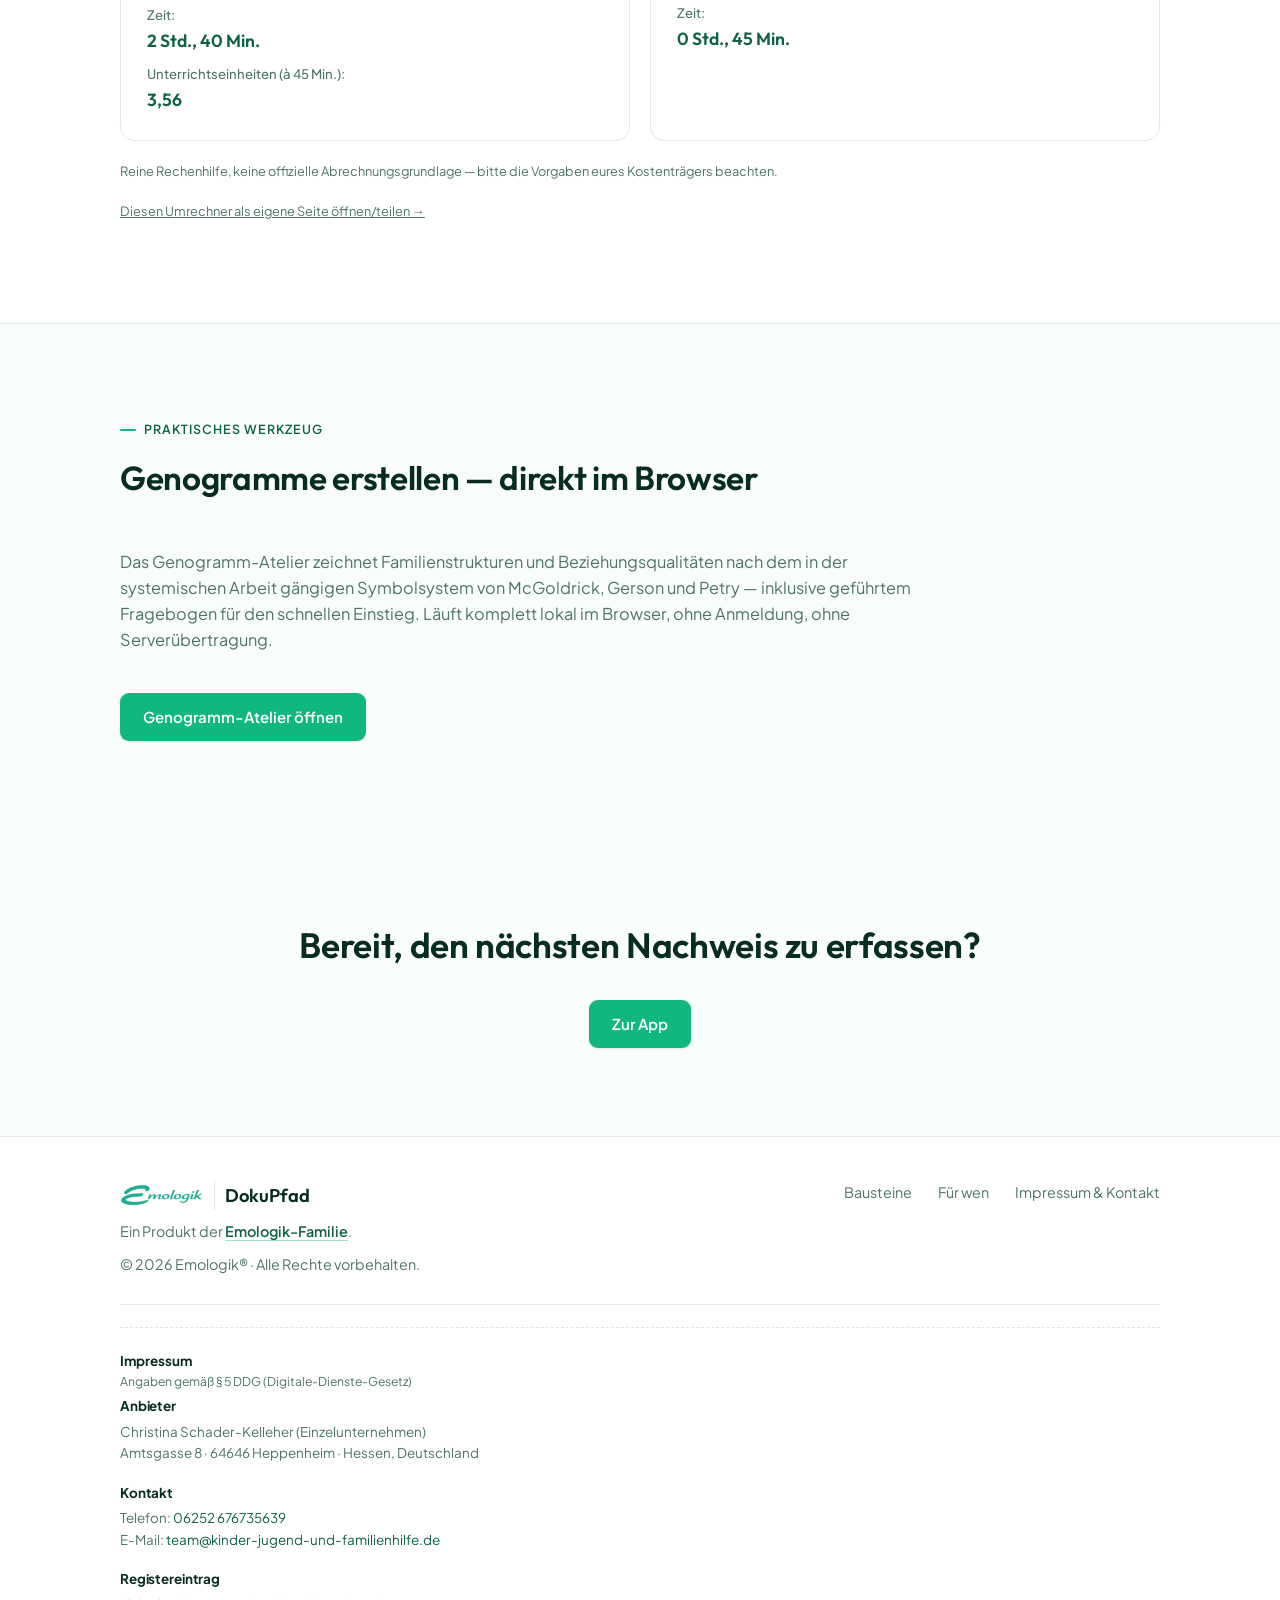
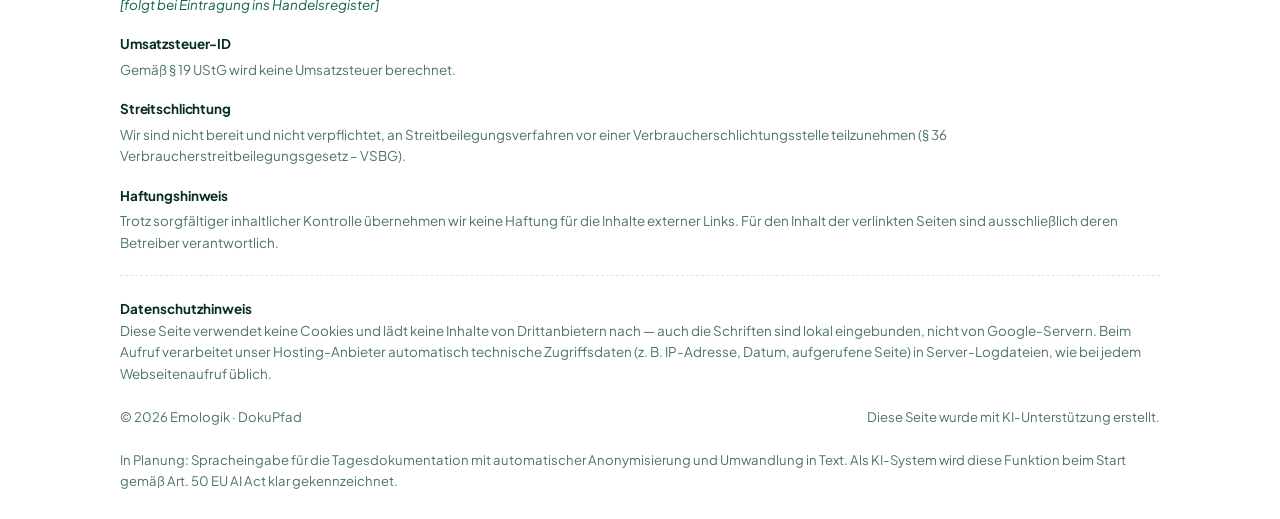
==== commit e3257fbe: "Add Genogramm-Atelier tool page Genogram editor implementing the McGoldrick/Gerson/Petry symbol syst" ====
--- a/index.html
+++ b/index.html
@@ -710,6 +710,7 @@
       <a href="#bausteine">Bausteine</a>
       <a href="#fuer-wen">Für wen</a>
       <a href="#umrechner">Umrechner</a>
+      <a href="#genogramm">Genogramm</a>
       <a href="#kontakt">Kontakt</a>
       <a class="btn btn-primary" href="https://dokupfad.app">Zur App</a>
     </nav>
@@ -908,6 +909,19 @@
     </div>
   </section>
 
+  <section id="genogramm">
+    <div class="wrap">
+      <div class="section-head">
+        <span class="eyebrow">Praktisches Werkzeug</span>
+        <h2>Genogramme erstellen — direkt im Browser</h2>
+      </div>
+      <p class="principle-intro">Das Genogramm-Atelier zeichnet Familienstrukturen und Beziehungsqualitäten nach dem in der systemischen Arbeit gängigen Symbolsystem von McGoldrick, Gerson und Petry — inklusive geführtem Fragebogen für den schnellen Einstieg. Läuft komplett lokal im Browser, ohne Anmeldung, ohne Serverübertragung.</p>
+      <div class="hero-ctas" style="margin-top: 24px;">
+        <a class="btn btn-primary" href="genogramm.html">Genogramm-Atelier öffnen</a>
+      </div>
+    </div>
+  </section>
+
   <section class="cta-section">
     <div class="wrap">
       <h2>Bereit, den nächsten Nachweis zu erfassen?</h2>
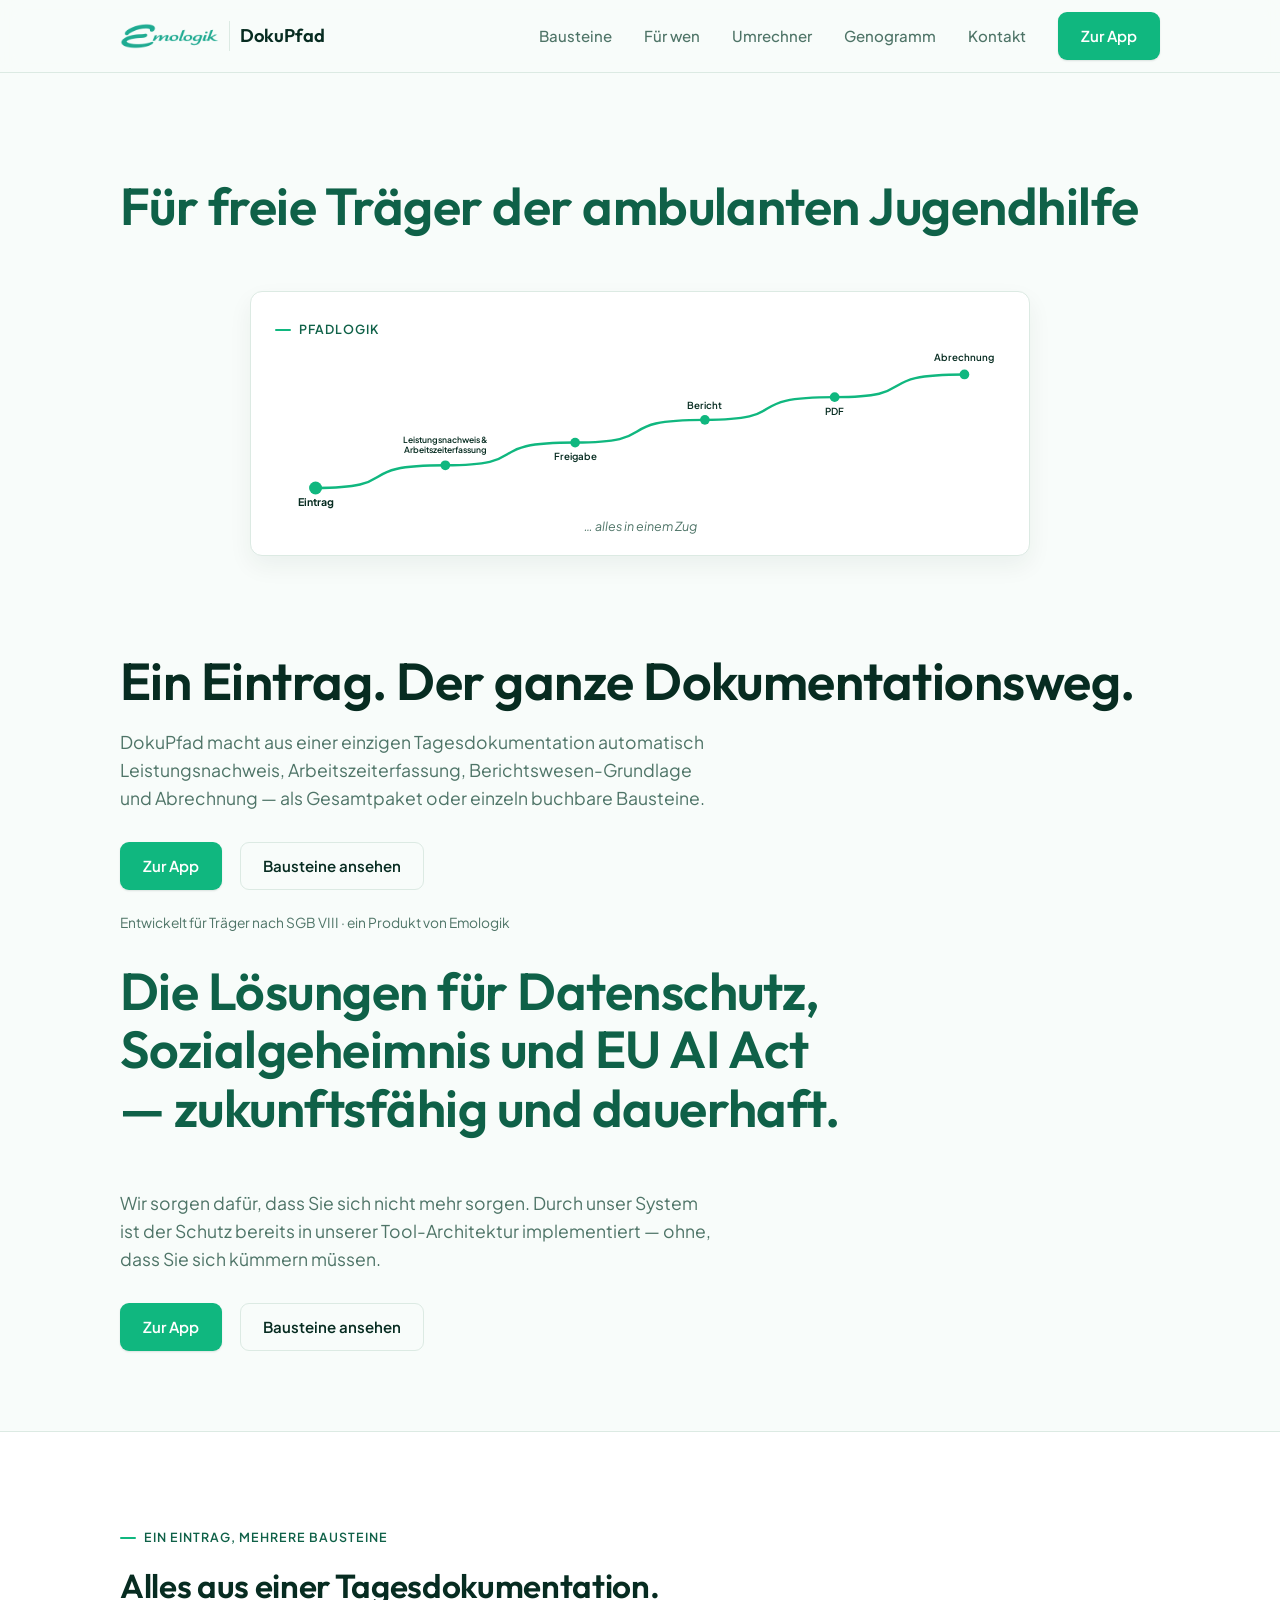
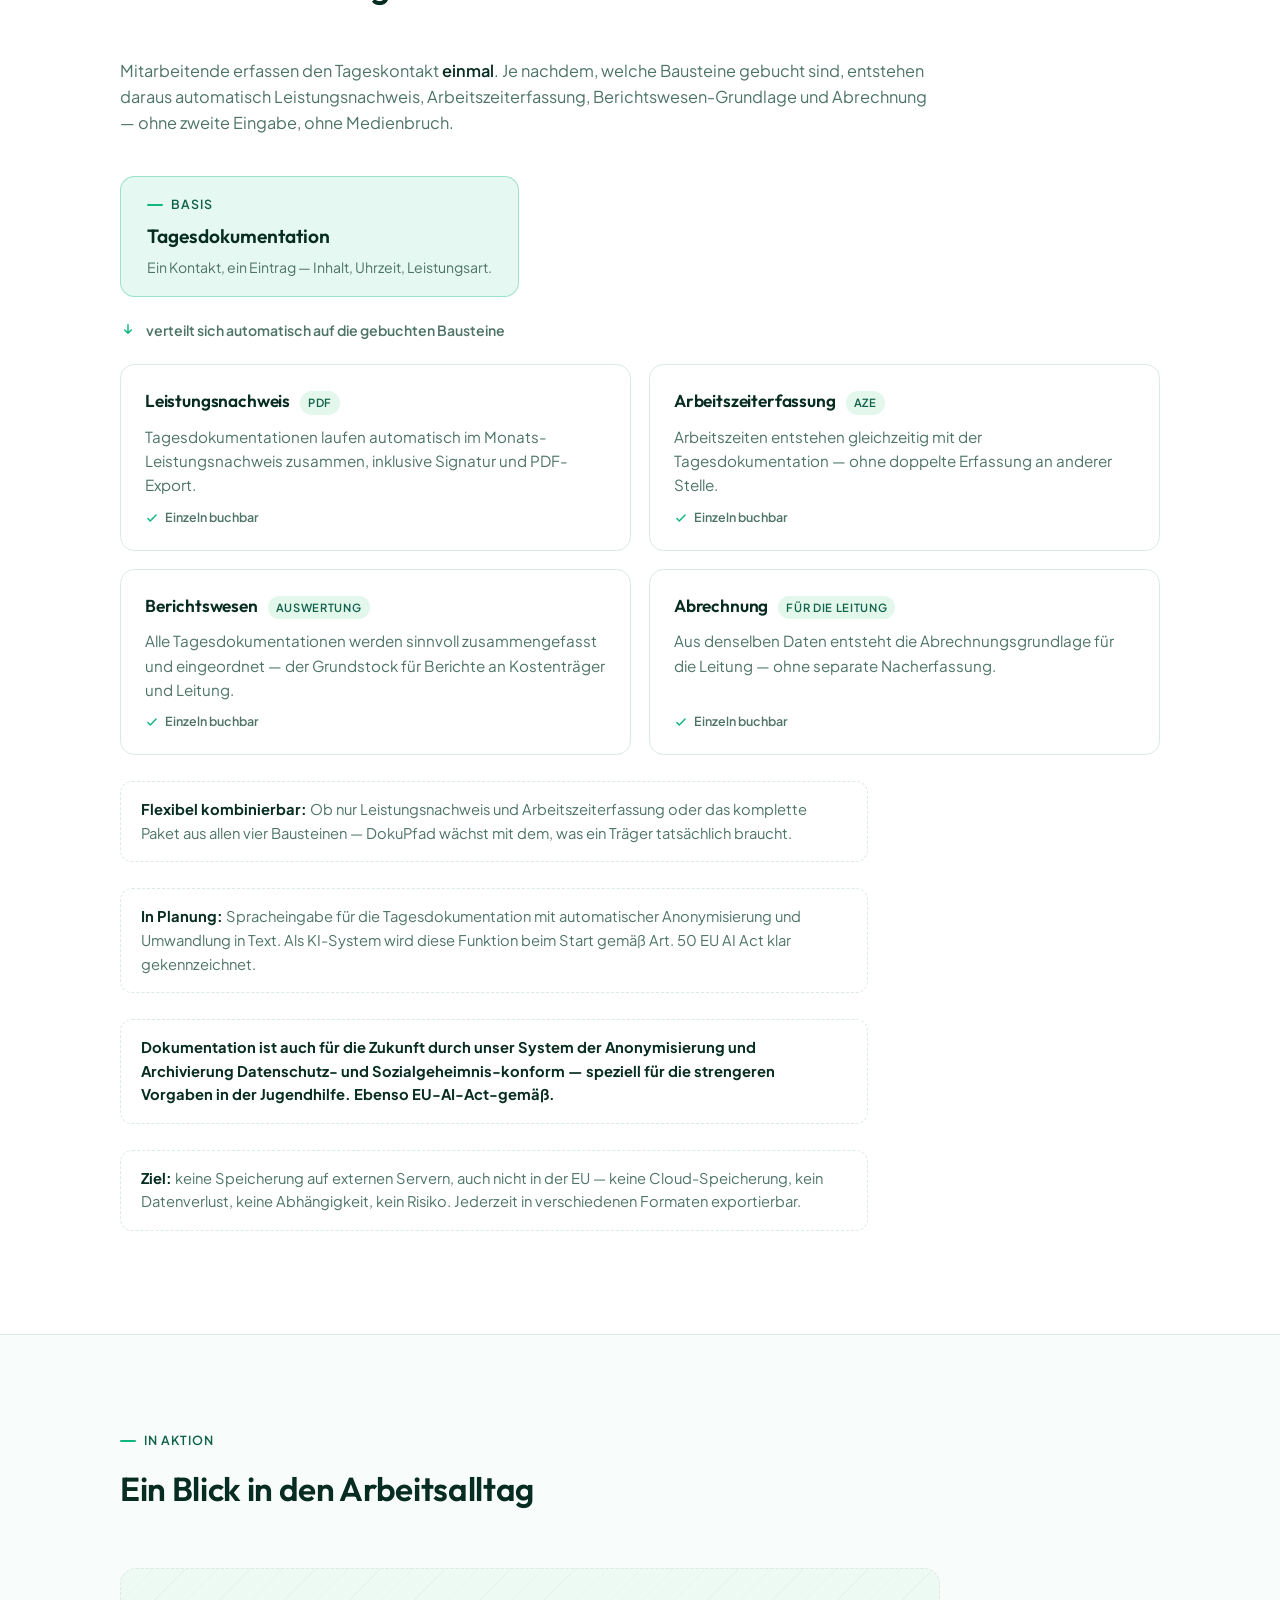
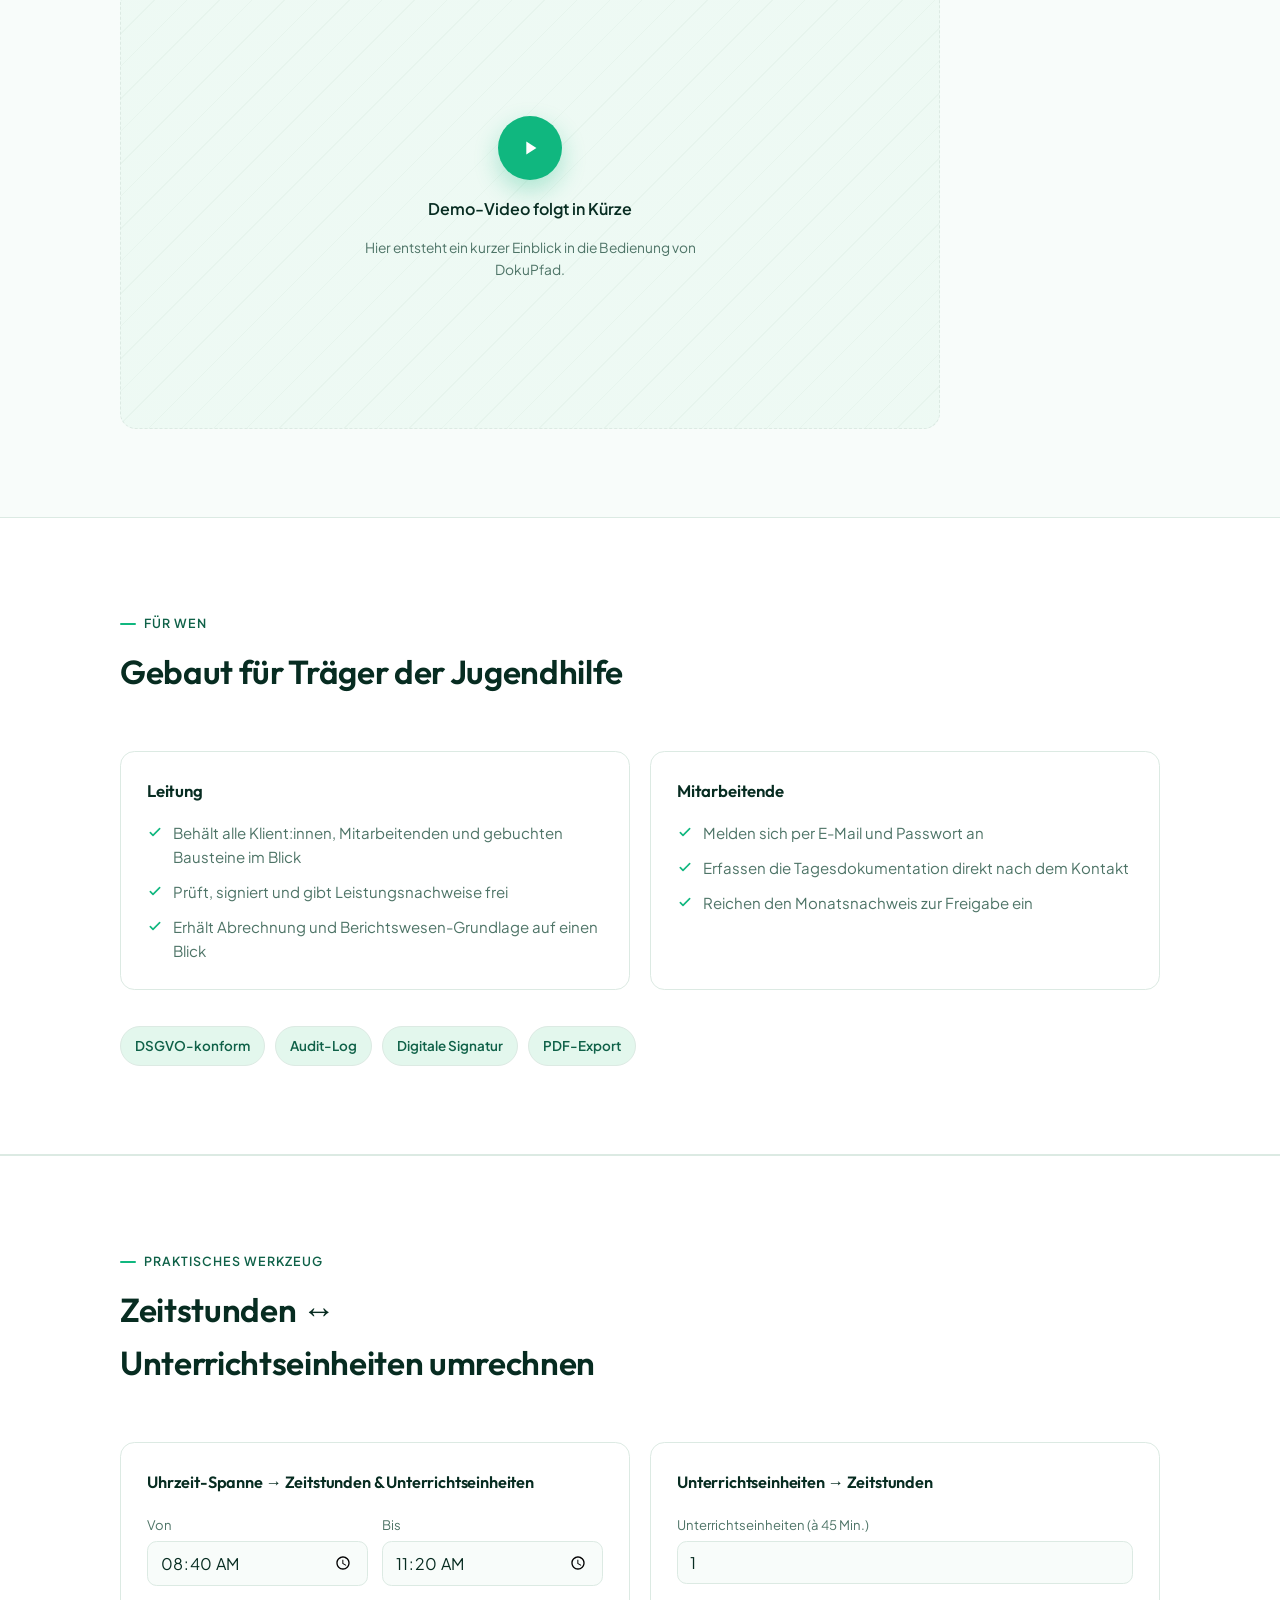
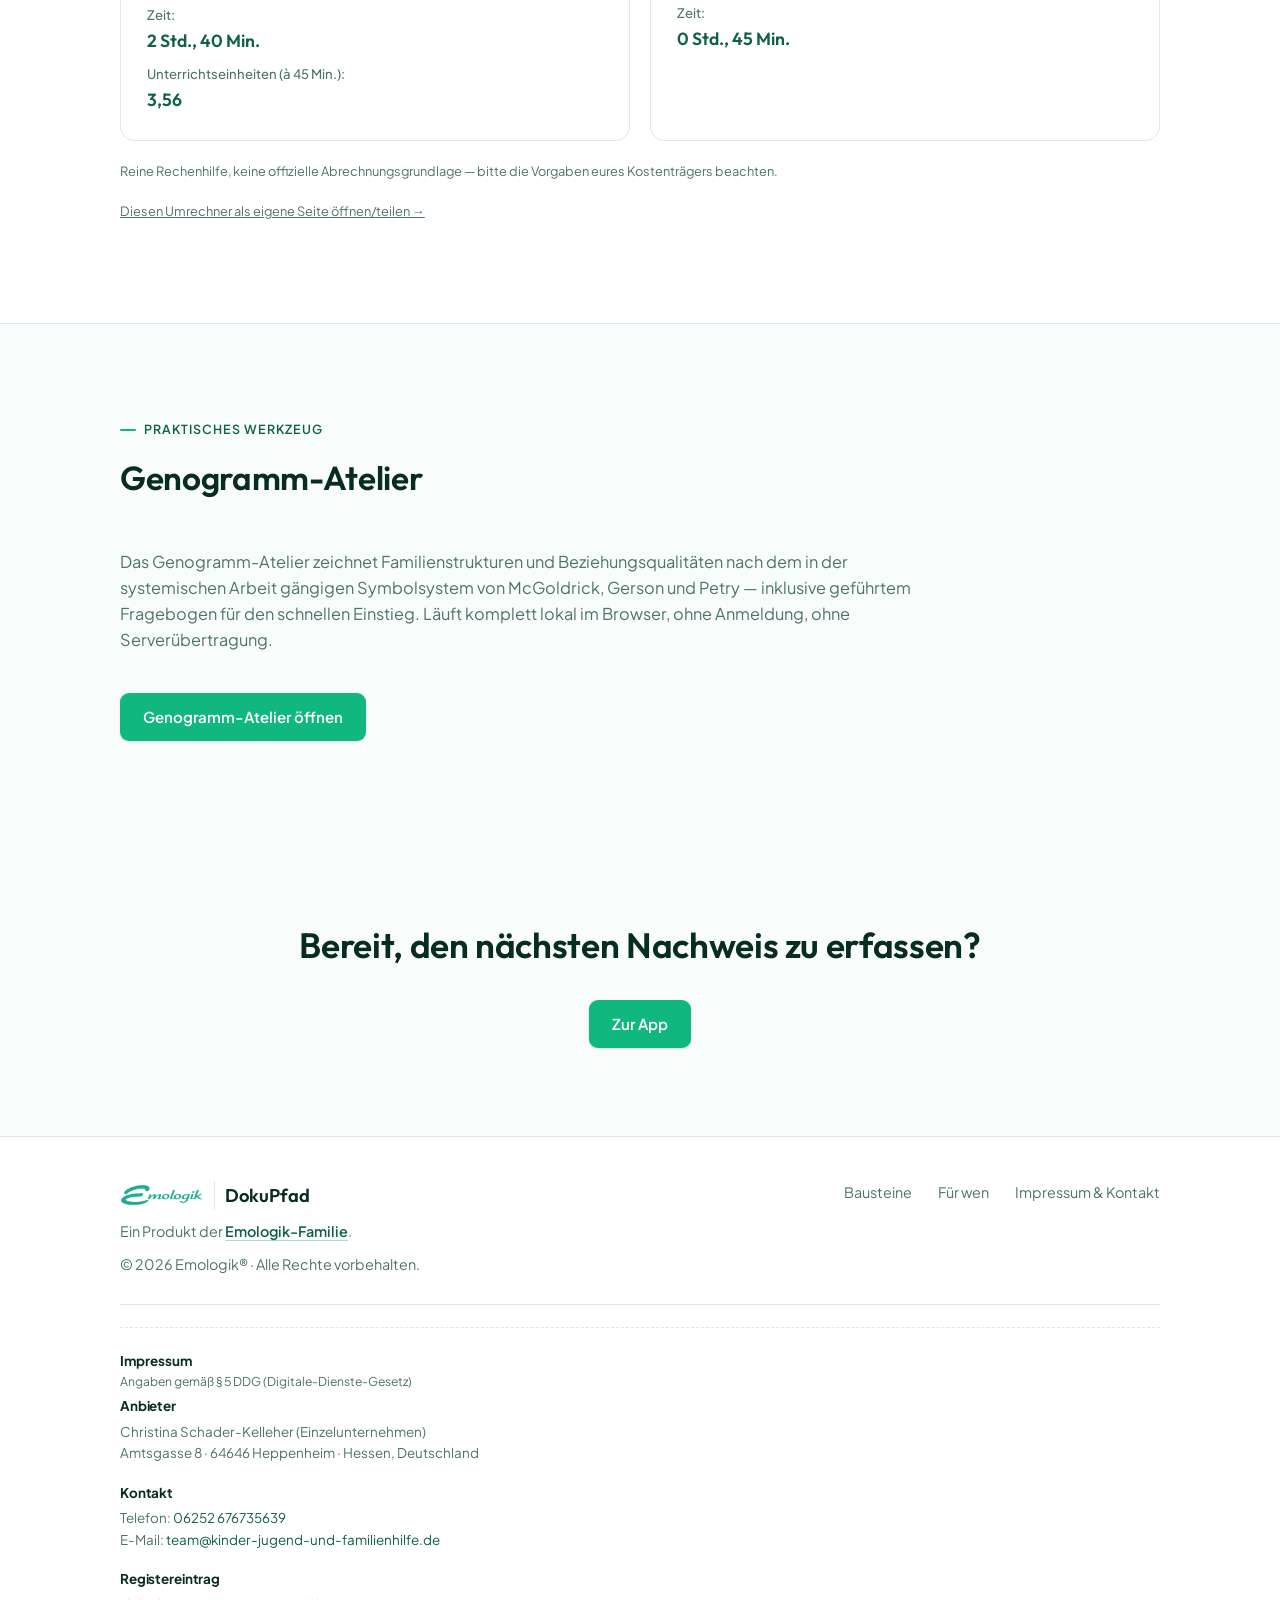
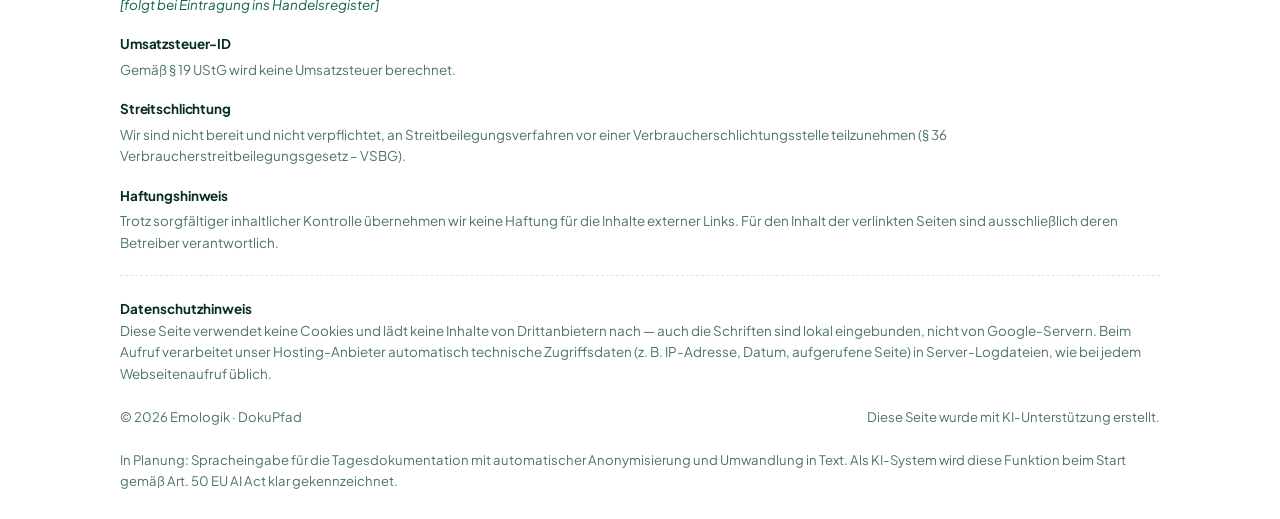
==== commit c37d2505: "Add twins, pregnancy/loss markers, trans nested symbol; fix parent-child connector bug New McGoldric" ====
--- a/index.html
+++ b/index.html
@@ -913,7 +913,7 @@
     <div class="wrap">
       <div class="section-head">
         <span class="eyebrow">Praktisches Werkzeug</span>
-        <h2>Genogramme erstellen — direkt im Browser</h2>
+        <h2>Genogramm-Atelier</h2>
       </div>
       <p class="principle-intro">Das Genogramm-Atelier zeichnet Familienstrukturen und Beziehungsqualitäten nach dem in der systemischen Arbeit gängigen Symbolsystem von McGoldrick, Gerson und Petry — inklusive geführtem Fragebogen für den schnellen Einstieg. Läuft komplett lokal im Browser, ohne Anmeldung, ohne Serverübertragung.</p>
       <div class="hero-ctas" style="margin-top: 24px;">
